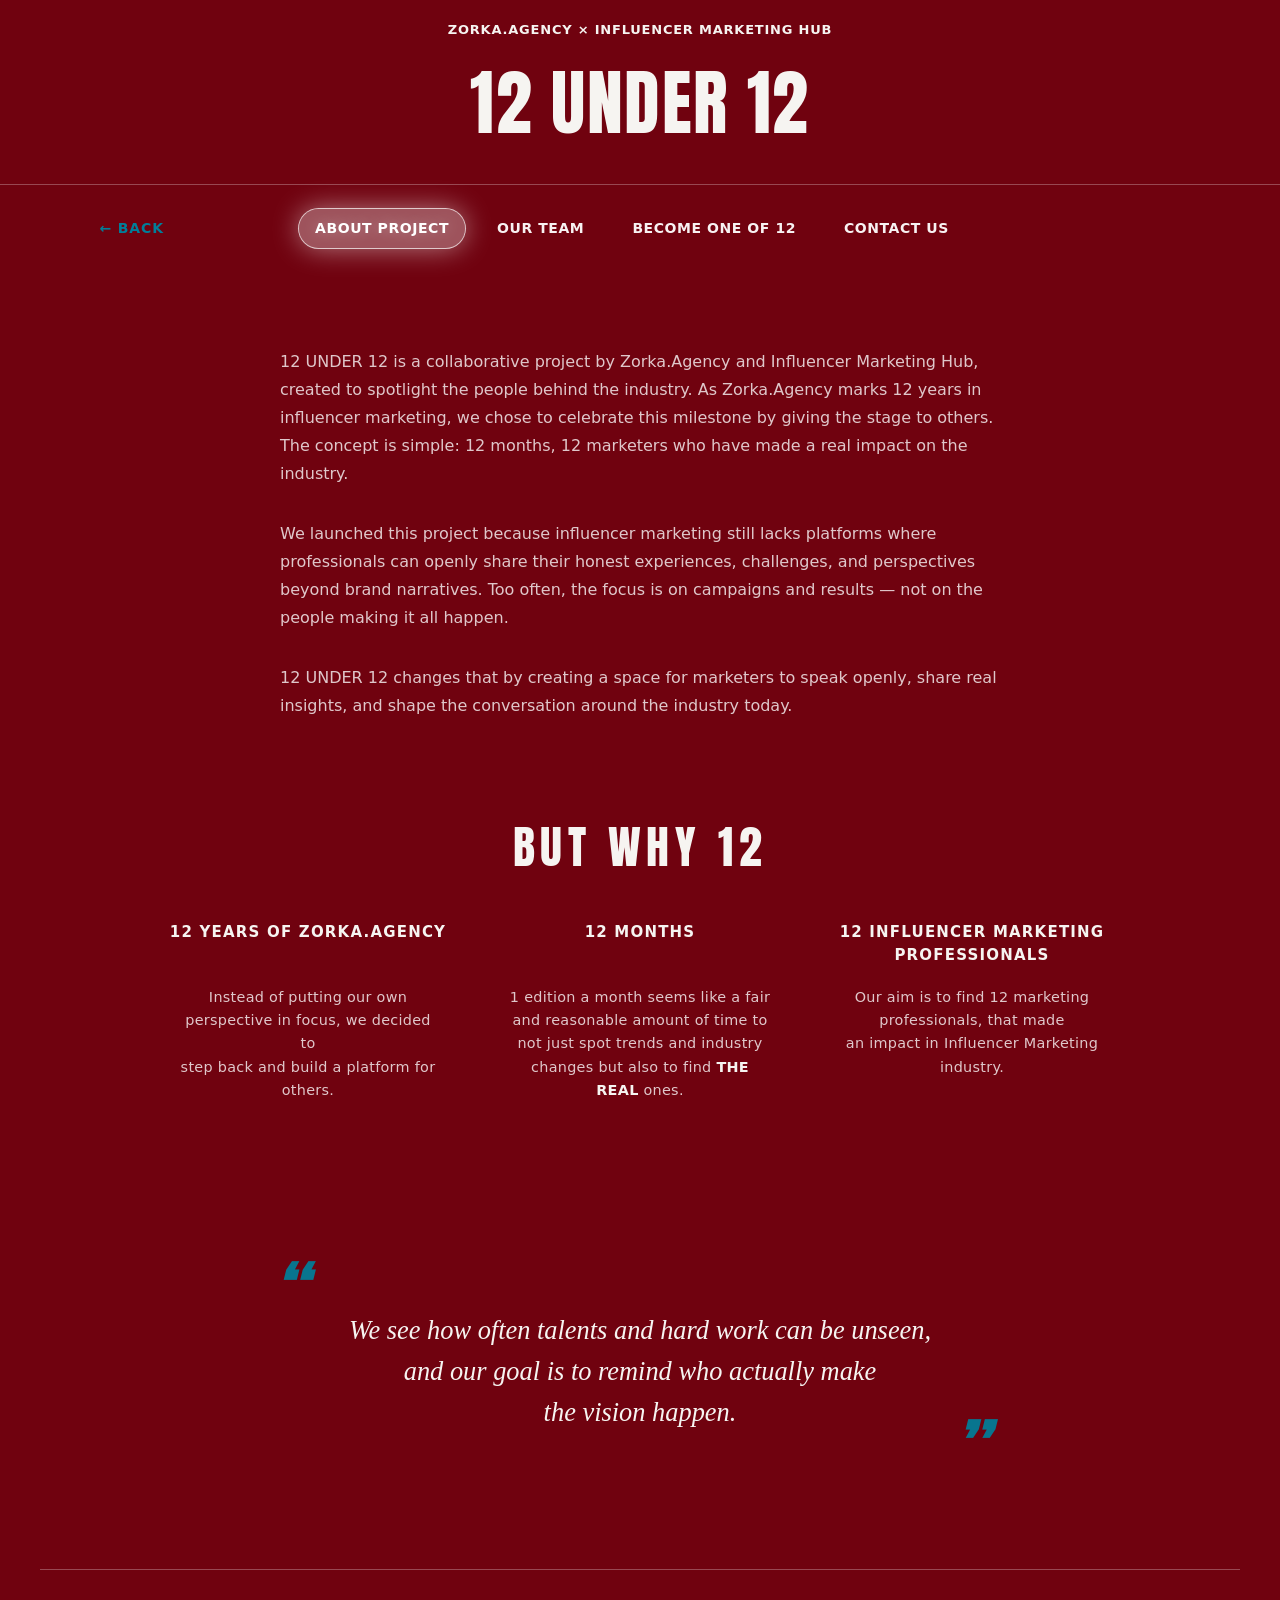
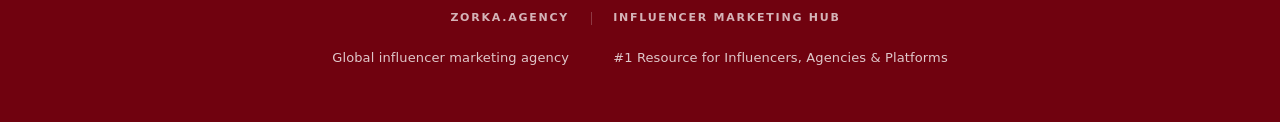
==== about.html @ d3209132 "Initial commit: 12 UNDER 12 static site Made-with: Cursor" ====
<!DOCTYPE html>
<html lang="en">
<head>
  <meta charset="UTF-8">
  <meta name="viewport" content="width=device-width, initial-scale=1">
  <title>About project — 12 UNDER 12</title>
  <script src="js/config.js"></script>
  <script>
    if (window.PRELAUNCH_COMING_SOON) {
      window.location.replace('coming-soon.html');
    }
  </script>
  <link rel="preconnect" href="https://fonts.googleapis.com">
  <link rel="preconnect" href="https://fonts.gstatic.com" crossorigin>
  <link href="https://fonts.googleapis.com/css2?family=Anton&family=Great+Vibes&display=swap" rel="stylesheet">
  <link rel="stylesheet" href="css/style.css?v=site-title-cycle">
</head>
<body>
  <header class="site-header">
    <div class="wrap">
      <p class="brand-line">Zorka.Agency × Influencer Marketing Hub</p>
      <h1 class="site-title"><a href="index.html">12 UNDER 12</a></h1>
    </div>
  </header>

  <div class="nav-row">
    <a href="index.html" class="btn-back nav-row__back">← Back</a>
    <nav class="nav-pills nav-row__pills" aria-label="Main">
      <a href="about.html" aria-current="page">About project</a>
      <a href="team.html">Our team</a>
      <a href="become-one.html">Become one of 12</a>
      <a href="contact.html">Contact us</a>
    </nav>
  </div>

  <main class="about-page">
    <div id="about-intro-root" class="about-stack">
      <p class="loading">Loading…</p>
    </div>

    <div class="about-why-band">
      <h2 class="about-why-heading">
        <span class="about-why-heading__kicker">But why</span>
        <span class="about-why-heading__twelve">12</span>
      </h2>
      <div class="about-why-lines">
        <p class="about-why-line">12 YEARS OF ZORKA.AGENCY</p>
        <p class="about-why-line">12 MONTHS</p>
        <p class="about-why-line">12 INFLUENCER MARKETING PROFESSIONALS</p>
        <p class="about-why-col__note">Instead of putting our own<br>perspective in focus, we decided to<br>step back and build a platform for<br>others.</p>
        <p class="about-why-col__note">1 edition a month seems like a fair and reasonable amount of time to not just spot trends and industry changes but also to find <strong>THE REAL</strong> ones.</p>
        <p class="about-why-col__note">Our aim is to find 12 marketing<br>professionals, that made<br>an impact in Influencer Marketing<br>industry.</p>
      </div>
    </div>

    <div id="about-blocks-root" class="about-blocks-root"></div>

    <nav class="partner-links" aria-label="Project partners">
      <a class="partner-links__brand partner-links__brand--zorka" href="https://zorka.agency" target="_blank" rel="noopener noreferrer">Zorka.Agency</a>
      <span class="partner-links__sep" aria-hidden="true"></span>
      <a class="partner-links__brand partner-links__brand--imh" href="https://influencermarketinghub.com/" target="_blank" rel="noopener noreferrer">Influencer Marketing Hub</a>
      <p class="partner-links__blurb partner-links__blurb--zorka">Global influencer marketing agency</p>
      <span class="partner-links__sep-spacer" aria-hidden="true"></span>
      <p class="partner-links__blurb partner-links__blurb--imh">#1 Resource for Influencers, Agencies &amp; Platforms</p>
    </nav>
  </main>

  <script src="js/app.js?v=site-title-cycle"></script>
</body>
</html>
---- css/style.css ----
/* 12 UNDER 12 — винный фон, белый текст, акцент cyan */
:root {
  --white: #f6f4f1;
  --wine: #5f040d;
  --wine-hover: #4a030a;
  --cyan: #0097b2;
  --cyan-hover: #5fc4d4;
  --text: #f6f4f1;
  --text-muted: rgba(255, 255, 255, 0.78);
  --border: rgba(255, 255, 255, 0.28);
  --surface: rgba(255, 255, 255, 0.12);
  --surface-card: rgba(255, 255, 255, 0.08);
  --max: 1200px;
  --font-display: "Anton", sans-serif;
  --font-script: "Great Vibes", cursive;
  --font-body: system-ui, -apple-system, "Segoe UI", Roboto, sans-serif;
  --photo-tile-max: 220px;
  --photo-hero-max: 420px;
  --photo-team-max: 330px;
}

*,
*::before,
*::after {
  box-sizing: border-box;
}

html {
  scroll-behavior: smooth;
}

body {
  margin: 0;
  font-family: var(--font-body);
  font-size: 1rem;
  line-height: 1.6;
  color: var(--text);
  background: var(--wine);
  min-height: 100vh;
  display: flex;
  flex-direction: column;
}

main {
  flex: 1;
  width: 100%;
  max-width: var(--max);
  margin: 0 auto;
  padding: 0 1.5rem 2.25rem;
}

a {
  color: var(--white);
  text-decoration: none;
}

a:hover {
  color: var(--cyan);
  text-decoration: underline;
}

/* —— Header —— */
.site-header {
  border-bottom: 1px solid var(--border);
  padding: 1.25rem 1.5rem clamp(1.85rem, 3.5vw, 2.75rem);
}

.site-header .wrap {
  max-width: var(--max);
  margin: 0 auto;
  text-align: center;
}

.brand-line {
  font-family: var(--font-body);
  font-size: 0.8125rem;
  font-weight: 600;
  letter-spacing: 0.06em;
  text-transform: uppercase;
  color: var(--text-muted);
  margin: 0 0 1.5rem;
}

.site-title {
  font-family: var(--font-display);
  font-size: clamp(2.75rem, 8vw, 4.5rem);
  font-weight: 400;
  letter-spacing: 0.02em;
  text-transform: uppercase;
  margin: 0;
  line-height: 1.05;
  color: var(--white);
}

.site-title a {
  color: inherit;
  text-decoration: none;
  transition:
    font-family 0.28s ease,
    font-style 0.28s ease,
    letter-spacing 0.28s ease,
    font-size 0.28s ease,
    line-height 0.28s ease;
}

/* Варианты при наведении переключаются скриптом (каждый раз следующий) */
.site-title a[class*="site-title-a--v"] {
  color: inherit;
  text-decoration: none;
  font-weight: 400;
  text-transform: uppercase;
  font-size: clamp(2.65rem, 7.85vw, 4.4rem);
  line-height: 1.06;
}

.site-title a.site-title-a--v0 {
  font-family: Georgia, "Palatino Linotype", Palatino, serif;
  font-style: normal;
  letter-spacing: 0.06em;
}

.site-title a.site-title-a--v1 {
  font-family: Georgia, "Palatino Linotype", Palatino, serif;
  font-style: italic;
  letter-spacing: 0.1em;
}

.site-title a.site-title-a--v2 {
  font-family: "Times New Roman", Times, serif;
  font-style: normal;
  letter-spacing: 0.04em;
}

.site-title a.site-title-a--v3 {
  font-family: "Times New Roman", Times, serif;
  font-style: italic;
  letter-spacing: 0.11em;
}

.site-title a.site-title-a--v4 {
  font-family: ui-serif, Charter, "Bitstream Charter", Georgia, serif;
  font-style: normal;
  letter-spacing: 0.07em;
}

.site-title a.site-title-a--v5 {
  font-family: ui-serif, Charter, "Bitstream Charter", Georgia, serif;
  font-style: italic;
  letter-spacing: 0.09em;
}

.site-title a.site-title-a--v6 {
  font-family: system-ui, -apple-system, "Segoe UI", sans-serif;
  font-style: normal;
  letter-spacing: 0.05em;
}

.site-title a.site-title-a--v7 {
  font-family: system-ui, -apple-system, "Segoe UI", sans-serif;
  font-style: italic;
  letter-spacing: 0.06em;
}

/* —— Nav pills —— */
.nav-pills {
  display: flex;
  flex-wrap: wrap;
  gap: 0.5rem 1rem;
  justify-content: center;
  align-items: center;
  padding: 1.5rem 1rem clamp(2.5rem, 5.5vw, 4.25rem);
  max-width: var(--max);
  margin: 0 auto;
}

.nav-pills a {
  font-size: 0.875rem;
  font-weight: 600;
  text-transform: uppercase;
  letter-spacing: 0.04em;
  color: var(--white);
  text-decoration: none;
  padding: 0.5rem 1rem;
  border-radius: 999px;
  border-bottom: none;
  transition: background 0.2s ease, color 0.2s ease, box-shadow 0.2s ease;
}

.nav-pills a:hover {
  color: var(--wine);
  text-decoration: none;
  background: rgba(255, 255, 255, 0.94);
  box-shadow:
    0 0 26px rgba(255, 255, 255, 0.45),
    0 0 0 1px rgba(255, 255, 255, 0.55);
}

/* Back + centered nav (About) */
.nav-row {
  display: grid;
  grid-template-columns: minmax(0, 1fr) auto minmax(0, 1fr);
  align-items: center;
  gap: 0.75rem 1rem;
  max-width: var(--max);
  margin: 0 auto;
  padding: 1.5rem 1rem clamp(2.5rem, 5.5vw, 4.25rem);
  padding-left: max(0px, env(safe-area-inset-left, 0px));
  overflow-x: visible;
}

.nav-row .btn-back.nav-row__back {
  grid-column: 1;
  justify-self: start;
  align-self: center;
  margin-bottom: 0;
  position: relative;
  z-index: 1;
  /* margin на grid-ячейке почти не виден; сдвигаем к левому краю окна */
  left: calc(-3.35rem - max(0px, (100vw - var(--max)) / 2) - 2vw);
}

.nav-row__pills {
  grid-column: 2;
  justify-self: center;
  margin: 0;
  padding: 0;
  max-width: none;
}

@media (max-width: 720px) {
  .nav-row {
    grid-template-columns: 1fr;
    justify-items: stretch;
  }

  .nav-row .btn-back.nav-row__back {
    grid-column: 1;
    left: -2.65rem;
  }

  .nav-row__pills {
    grid-column: 1;
    justify-content: center;
  }
}

/* —— Hero —— */
.hero {
  text-align: center;
  margin: clamp(1.5rem, 4.5vw, 2.75rem) auto 0;
  padding: 1.35rem 0 1.75rem;
  max-width: 720px;
}

.hero .lead {
  margin: 0;
  font-size: clamp(1.05rem, 2.35vw, 1.3rem);
  font-weight: 300;
  font-style: italic;
  color: rgba(255, 255, 255, 0.92);
  line-height: 1.65;
  white-space: pre-line;
}

.hero .lead .hero-title-phrase {
  font-style: italic;
  font-weight: 600;
  color: var(--white);
}

/* —— Editions carousel (главная) —— */
.marketers-section {
  margin-top: 1rem;
}

.editions-carousel {
  display: flex;
  align-items: stretch;
  gap: 0.5rem;
  width: 100%;
  max-width: 100%;
  --ec-pages: 1;
  --ec-page: 0;
}

.ec-nav {
  flex: 0 0 48px;
  min-width: 44px;
  align-self: center;
  width: 48px;
  height: 48px;
  border: 1px solid var(--border);
  border-radius: 50%;
  background: rgba(255, 255, 255, 0.1);
  font-size: 1.35rem;
  font-weight: 600;
  line-height: 1;
  color: var(--white);
  cursor: pointer;
  font-family: inherit;
  display: flex;
  align-items: center;
  justify-content: center;
  padding: 0;
  transition: background 0.2s, color 0.2s, opacity 0.2s;
}

.ec-nav:hover:not(:disabled):not(.is-disabled) {
  background: rgba(255, 255, 255, 0.2);
  color: var(--cyan);
}

.ec-nav:focus-visible {
  outline: 2px solid var(--cyan);
  outline-offset: 2px;
}

.ec-nav:disabled,
.ec-nav.is-disabled {
  opacity: 0.3;
  cursor: not-allowed;
}

.ec-nav.ec-nav-hidden {
  display: none;
}

.ec-viewport {
  flex: 1;
  min-width: 0;
  overflow: hidden;
}

.ec-track {
  display: flex;
  width: calc(var(--ec-pages) * 100%);
  transition: transform 0.35s ease;
  transform: translateX(calc(var(--ec-page) * -100% / var(--ec-pages)));
}

.ec-page {
  flex: 0 0 calc(100% / var(--ec-pages));
  box-sizing: border-box;
  padding: 0 0.35rem;
}

.ec-page-grid {
  display: grid;
  grid-template-columns: repeat(2, 1fr);
  gap: 2rem 1.5rem;
}

@media (max-width: 520px) {
  .ec-page-grid {
    grid-template-columns: 1fr;
    max-width: 280px;
    margin: 0 auto;
  }

  .editions-carousel {
    gap: 0.35rem;
  }

  .ec-nav {
    flex: 0 0 40px;
    width: 40px;
    height: 40px;
    min-width: 40px;
    font-size: 1.15rem;
  }
}

.marketer-tile {
  text-align: center;
}

.marketer-tile .photo-frame {
  max-width: var(--photo-tile-max);
  margin-left: auto;
  margin-right: auto;
  width: 100%;
}

.marketer-tile a.tile-link {
  display: block;
  color: inherit;
  text-decoration: none;
}

.marketer-tile a.tile-link:hover .tile-name {
  color: var(--cyan);
}

/* Полароид: белая «матовая» рамка, шире поле снизу, лёгкая тень */
.photo-frame {
  background: var(--white);
  padding: 0.55rem 0.55rem 1.85rem 0.55rem;
  border: 1px solid rgba(0, 0, 0, 0.07);
  box-shadow:
    0 1px 2px rgba(0, 0, 0, 0.08),
    0 10px 28px rgba(0, 0, 0, 0.2);
  box-sizing: border-box;
  line-height: 0;
  border-radius: 1px;
}

.photo-frame .tile-photo,
.photo-frame .hero-img,
.photo-frame .team-photo {
  aspect-ratio: 1 / 1;
  width: 100%;
  object-fit: cover;
  display: block;
  background: var(--white);
  border: none;
}

/* Текст внутри «кадра» полароида вместо отдельных строк под карточкой */
.photo-frame .tile-photo-placeholder {
  aspect-ratio: 1 / 1;
  width: 100%;
  min-height: 0;
  background: var(--white);
  display: flex;
  flex-direction: column;
  align-items: center;
  justify-content: center;
  padding: 0.5rem 0.4rem;
  box-sizing: border-box;
  text-align: center;
  line-height: 1.2;
}

.tile-photo-placeholder__soon {
  font-family: var(--font-display);
  font-size: clamp(0.65rem, 2.8vw, 0.95rem);
  letter-spacing: 0.06em;
  text-transform: uppercase;
  color: var(--wine);
}

.tile-sample-name {
  font-size: 0.75rem;
  font-weight: 700;
  letter-spacing: 0.08em;
  text-transform: uppercase;
  color: var(--white);
  margin: 0.75rem 0 0.2rem;
  text-align: center;
}

.tile-sample-role {
  font-size: 0.75rem;
  font-style: italic;
  font-weight: 400;
  letter-spacing: 0.02em;
  text-transform: none;
  color: var(--white);
  margin: 0 0 0.25rem;
  text-align: center;
  line-height: 1.35;
}

.tile-edition-label {
  font-size: 0.75rem;
  font-weight: 700;
  letter-spacing: 0.08em;
  text-transform: uppercase;
  color: var(--cyan);
  margin: 0 0 0.25rem;
  text-align: center;
}

.marketer-tile .photo-frame + .tile-edition-label {
  margin-top: 0.75rem;
}

.tile-sample-role + .tile-edition-label {
  margin-top: 0.15rem;
}

.tile-sample-name + .tile-edition-label {
  margin-top: 0.15rem;
}

/* Mission + Why 12 (рендер с главной перенесён на About project) */
.mission-section {
  margin-top: 3rem;
  padding-top: 2.5rem;
  border-top: 1px solid var(--border);
  max-width: min(46rem, 100%);
  margin-left: auto;
  margin-right: auto;
  text-align: center;
}

.mission-heading {
  font-family: var(--font-display);
  font-size: calc(0.8125rem + 5pt);
  font-weight: 400;
  letter-spacing: 0.14em;
  text-transform: uppercase;
  color: var(--white);
  margin: 0 0 1.25rem;
}

.mission-quote {
  margin: 0 auto;
  padding: clamp(1.5rem, 4.5vw, 3rem) clamp(0.5rem, 3vw, 1.5rem) 0;
  border: none;
  font-family: Georgia, "Times New Roman", "Palatino Linotype", Palatino, serif;
  font-size: clamp(1.2rem, 2.85vw, 1.65rem);
  font-weight: 400;
  font-style: italic;
  line-height: 1.55;
  color: var(--white);
  white-space: pre-line;
  quotes: none;
  position: relative;
}

.mission-quote::before,
.mission-quote::after {
  display: block;
  font-family: var(--font-display);
  font-style: italic;
  font-weight: 400;
  font-size: clamp(2.75rem, 7vw, 4.5rem);
  line-height: 0.85;
  color: var(--cyan);
  opacity: 0.92;
  pointer-events: none;
  width: 100%;
}

.mission-quote::before {
  content: "\201C";
  margin: 0 0 -0.18em clamp(-1.55rem, -4.5vw, -0.55rem);
  text-align: left;
}

.mission-quote::after {
  content: "\201D";
  margin: -0.18em 0 0;
  text-align: right;
}

.mission-quote:has(.mission-quote-accent) {
  white-space: normal;
}

.mission-quote-accent {
  color: var(--cyan);
  font-style: italic;
}

/* Why 12 — фото 50vw слева, текст справа, одна строка по высоте */
.why-twelve-section {
  margin-top: 3rem;
  padding-top: 2.5rem;
  border-top: 1px solid var(--border);
  width: 100vw;
  max-width: 100vw;
  margin-left: calc(50% - 50vw);
  margin-right: calc(50% - 50vw);
  box-sizing: border-box;
}

.why-twelve-inner {
  display: grid;
  grid-template-columns: 50vw minmax(0, 1fr);
  gap: 0;
  align-items: stretch;
  min-height: clamp(280px, 42vh, 520px);
}

.why-twelve-media {
  min-height: 0;
  display: flex;
}

.why-twelve-media-inner {
  flex: 1;
  min-height: 100%;
  border-radius: 0;
  overflow: hidden;
  border: none;
  border-right: 1px solid var(--border);
  background: var(--surface-card);
}

.why-twelve-img {
  display: block;
  width: 100%;
  height: 100%;
  min-height: clamp(280px, 42vh, 520px);
  object-fit: cover;
  object-position: center;
}

.why-twelve-copy {
  display: flex;
  flex-direction: column;
  justify-content: center;
  padding: clamp(1.5rem, 4vw, 3rem) clamp(1.25rem, 5vw, 4rem);
  max-width: 36rem;
}

.why-twelve-title {
  font-family: var(--font-display);
  font-size: clamp(1.5rem, 4vw, 2rem);
  font-weight: 400;
  letter-spacing: 0.02em;
  text-transform: uppercase;
  color: var(--white);
  margin: 0 0 1.25rem;
  line-height: 1.15;
}

.why-twelve-p {
  margin: 0 0 1rem;
  font-size: 0.9375rem;
  color: var(--text-muted);
  line-height: 1.65;
}

.why-twelve-p:last-child {
  margin-bottom: 0;
}

.why-twelve-em {
  font-style: italic;
  font-weight: 600;
  color: var(--white);
}

@media (max-width: 768px) {
  .why-twelve-section {
    width: auto;
    max-width: none;
    margin-left: 0;
    margin-right: 0;
  }

  .why-twelve-inner {
    grid-template-columns: 1fr;
    min-height: 0;
  }

  .why-twelve-media {
    order: -1;
  }

  .why-twelve-media-inner {
    border-right: none;
    border-bottom: 1px solid var(--border);
  }

  .why-twelve-img {
    min-height: 220px;
    height: 40vh;
    max-height: 360px;
  }

  .why-twelve-copy {
    max-width: none;
    padding: 1.5rem 0 0;
  }
}

.tile-name {
  font-family: var(--font-display);
  font-size: 1.25rem;
  text-transform: uppercase;
  letter-spacing: 0.02em;
  margin: 0.5rem 0 0.15rem;
  color: var(--white);
  line-height: 1.2;
}

.tile-role {
  font-size: 0.8125rem;
  color: var(--text-muted);
  margin: 0;
  line-height: 1.4;
}

/* —— Partner links: сетка 3×2, колонки max-content — правая колонка Zorka совпадает с Agency —— */
.partner-links {
  display: grid;
  grid-template-columns: max-content min-content max-content;
  grid-template-rows: auto auto;
  justify-content: center;
  align-items: start;
  column-gap: 1.35rem;
  row-gap: 1.1rem;
  padding: 2.25rem 1.25rem 0.85rem;
  margin-top: 2rem;
  border-top: 1px solid var(--border);
  max-width: var(--max);
  margin-left: auto;
  margin-right: auto;
  box-sizing: border-box;
}

.partner-links__brand--zorka {
  grid-column: 1;
  grid-row: 1;
  justify-self: end;
}

.partner-links__sep {
  grid-column: 2;
  grid-row: 1;
  align-self: center;
  display: block;
  width: 1px;
  height: 0.85rem;
  background: rgba(255, 255, 255, 0.22);
  flex-shrink: 0;
}

.partner-links__brand--imh {
  grid-column: 3;
  grid-row: 1;
  justify-self: start;
}

.partner-links__blurb--zorka {
  grid-column: 1;
  grid-row: 2;
  justify-self: end;
  text-align: right;
  margin: 0;
  text-wrap: balance;
}

.partner-links__sep-spacer {
  grid-column: 2;
  grid-row: 2;
  width: 1px;
  visibility: hidden;
  pointer-events: none;
  min-height: 1em;
}

.partner-links__blurb--imh {
  grid-column: 3;
  grid-row: 2;
  justify-self: start;
  text-align: left;
  margin: 0;
}

.partner-links__brand {
  font-size: 0.6875rem;
  font-weight: 600;
  letter-spacing: 0.16em;
  text-transform: uppercase;
  color: rgba(255, 255, 255, 0.7);
  text-decoration: none;
  padding: 0.2rem 0;
  border-bottom: 1px solid transparent;
  transition:
    color 0.2s ease,
    border-color 0.2s ease;
}

.partner-links__brand:hover {
  color: var(--white);
  border-bottom-color: rgba(255, 255, 255, 0.45);
  text-decoration: none;
}

.partner-links__blurb {
  margin: 0;
  font-size: 0.8125rem;
  font-weight: 400;
  line-height: 1.55;
  letter-spacing: 0.01em;
  color: var(--text-muted);
  text-transform: none;
}

@media (max-width: 640px) {
  .partner-links {
    grid-template-columns: 1fr;
    justify-items: center;
    row-gap: 0.85rem;
    max-width: 28rem;
  }

  .partner-links__sep,
  .partner-links__sep-spacer {
    display: none;
  }

  .partner-links__brand--zorka {
    grid-column: 1;
    grid-row: 1;
    justify-self: center;
  }

  .partner-links__blurb--zorka {
    grid-column: 1;
    grid-row: 2;
    justify-self: center;
    text-align: center;
    max-width: 100%;
  }

  .partner-links__brand--imh {
    grid-column: 1;
    grid-row: 3;
    justify-self: center;
  }

  .partner-links__blurb--imh {
    grid-column: 1;
    grid-row: 4;
    justify-self: center;
    text-align: center;
    max-width: 100%;
  }
}

/* —— Marketer page —— */
.marketer-page {
  padding-top: 1rem;
}

.marketer-kicker {
  font-family: var(--font-display);
  font-size: 1.5rem;
  text-transform: uppercase;
  letter-spacing: 0.06em;
  color: var(--white);
  margin: 0 0 0.5rem;
  text-align: center;
}

.btn-back {
  display: inline-block;
  font-size: 0.875rem;
  font-weight: 600;
  text-transform: uppercase;
  letter-spacing: 0.06em;
  color: var(--cyan);
  margin-bottom: 2rem;
  text-decoration: none;
  border: none;
  background: none;
  cursor: pointer;
  font-family: inherit;
  padding: 0;
}

.btn-back:hover {
  color: var(--cyan-hover);
  text-decoration: underline;
}

.marketer-hero-grid {
  display: grid;
  grid-template-columns: 1fr 1.1fr 1fr;
  gap: 2rem;
  align-items: start;
  margin-bottom: 3rem;
}

@media (max-width: 900px) {
  .marketer-hero-grid {
    grid-template-columns: 1fr;
    text-align: center;
  }

  .marketer-hero-grid .col-photo {
    order: -1;
    max-width: min(100%, calc(var(--photo-hero-max) + 2rem));
    margin: 0 auto;
  }
}

.col-left .full-name {
  font-family: var(--font-display);
  font-size: clamp(1.75rem, 4vw, 2.5rem);
  text-transform: uppercase;
  line-height: 1.1;
  margin: 0;
  color: var(--text);
}

.col-left .role-line {
  font-size: 0.9375rem;
  color: var(--text-muted);
  margin: 0.75rem 0 0;
}

.col-photo .photo-frame {
  width: 100%;
  max-width: var(--photo-hero-max);
  margin-left: auto;
  margin-right: auto;
}

.col-intro {
  font-size: 0.9375rem;
  color: var(--text-muted);
  line-height: 1.7;
}

.col-intro p {
  margin: 0;
}

/* Quotes carousel */
.quotes-block {
  margin-bottom: 3rem;
}

.quote-panel {
  background: var(--surface-card);
  border: 1px solid var(--border);
  padding: 2rem 2rem 1.5rem;
  min-height: 160px;
  text-align: center;
}

.quote-panel blockquote {
  margin: 0;
  font-size: 1.125rem;
  font-style: italic;
  line-height: 1.6;
  color: var(--white);
}

.quote-panel .quote-caption {
  margin: 1rem 0 0;
  font-size: 0.75rem;
  font-weight: 700;
  text-transform: uppercase;
  letter-spacing: 0.08em;
  color: var(--cyan);
}

.quote-dots {
  display: flex;
  justify-content: center;
  gap: 0.5rem;
  margin-top: 1rem;
}

.quote-dots button,
.quote-dots .quote-dot {
  width: 10px;
  height: 10px;
  border-radius: 50%;
  border: none;
  background: var(--border);
  cursor: pointer;
  padding: 0;
}

.quote-dots button.active,
.quote-dots .quote-dot.active {
  background: var(--white);
}

/* Bio */
.bio-block {
  margin-bottom: 3rem;
  max-width: 720px;
  margin-left: auto;
  margin-right: auto;
}

.bio-block h2 {
  font-family: var(--font-script);
  font-size: 2.25rem;
  font-weight: 400;
  color: var(--cyan);
  margin: 0 0 1rem;
}

.bio-block .bio-text {
  white-space: pre-wrap;
  font-size: 1rem;
  line-height: 1.75;
  color: var(--text-muted);
}

/* Sections carousel (arrows) */
.sections-carousel {
  position: relative;
  margin-bottom: 3rem;
  padding: 0 3rem;
}

@media (max-width: 600px) {
  .sections-carousel {
    padding: 0 2.5rem;
  }
}

.section-panel {
  border: 1px solid var(--border);
  padding: 2rem;
  min-height: 200px;
  background: var(--surface-card);
}

.section-panel h3 {
  font-family: var(--font-display);
  font-size: 1.25rem;
  text-transform: uppercase;
  letter-spacing: 0.03em;
  margin: 0 0 1rem;
  color: var(--white);
}

.section-panel .section-body {
  font-size: 0.9375rem;
  color: var(--text-muted);
  line-height: 1.7;
}

.carousel-arrow {
  position: absolute;
  top: 50%;
  transform: translateY(-50%);
  width: 40px;
  height: 40px;
  border: 1px solid var(--border);
  background: rgba(255, 255, 255, 0.12);
  border-radius: 50%;
  cursor: pointer;
  font-size: 1.25rem;
  line-height: 1;
  color: var(--white);
  display: flex;
  align-items: center;
  justify-content: center;
}

.carousel-arrow:hover {
  background: rgba(255, 255, 255, 0.22);
  color: var(--cyan);
}

.carousel-arrow.prev {
  left: 0;
}

.carousel-arrow.next {
  right: 0;
}

.section-counter {
  text-align: center;
  font-size: 0.75rem;
  color: var(--text-muted);
  margin-top: 0.75rem;
}

/* QA row */
.qa-row {
  display: grid;
  grid-template-columns: repeat(3, 1fr);
  gap: 1.25rem;
  margin-bottom: 3rem;
}

@media (max-width: 768px) {
  .qa-row {
    grid-template-columns: 1fr;
  }
}

.qa-card {
  border: 1px solid var(--border);
  padding: 1.5rem;
  background: var(--surface-card);
}

.qa-card h4 {
  font-size: 0.8125rem;
  text-transform: uppercase;
  letter-spacing: 0.06em;
  color: var(--white);
  margin: 0 0 0.75rem;
}

.qa-card p {
  margin: 0;
  font-size: 0.9375rem;
  color: var(--text-muted);
  line-height: 1.6;
}

.marketer-page .btn-back.bottom {
  margin-bottom: 0;
  margin-top: 1rem;
}

/* —— About page (text / image / text) —— */
.about-page {
  padding: 2rem 0 2.5rem;
}

.about-stack {
  max-width: 720px;
  margin: 0 auto;
}

.about-stack .block-text {
  font-size: 1rem;
  line-height: 1.75;
  color: var(--text-muted);
  margin: 0 0 2rem;
}

.about-why-band {
  max-width: 100%;
  margin: 0 auto;
  padding: 0 1.5rem;
}

.about-why-heading {
  margin: clamp(3.5rem, 12vw, 6.5rem) auto clamp(2rem, 5vw, 3.25rem);
  padding: 0;
  max-width: min(720px, 100%);
  font-family: var(--font-display);
  font-size: clamp(1.65rem, 5.2vw, 2.85rem);
  font-weight: 400;
  line-height: 1.05;
  text-align: center;
  text-transform: uppercase;
  color: var(--white);
  display: flex;
  flex-direction: row;
  flex-wrap: nowrap;
  justify-content: center;
  align-items: center;
  gap: 0.38em;
  white-space: nowrap;
}

.about-why-heading__kicker {
  font-size: 1em;
  letter-spacing: 0.12em;
  line-height: 1;
}

.about-why-heading__twelve {
  font-size: 1em;
  letter-spacing: 0.12em;
  line-height: 1;
}

/* Три столбца: ряд заголовков, затем ряд описаний (один уровень старта текста) */
.about-why-lines {
  max-width: min(60rem, 100%);
  margin: 0 auto clamp(3.25rem, 8vw, 5.5rem);
  padding: 0;
  display: grid;
  grid-template-columns: 1fr;
  grid-template-areas:
    "t1"
    "n1"
    "t2"
    "n2"
    "t3"
    "n3";
  row-gap: clamp(0.85rem, 2.2vw, 1.25rem);
  column-gap: clamp(1rem, 3vw, 2.25rem);
  align-items: start;
  justify-items: center;
  text-align: center;
}

.about-why-lines > :nth-child(1) {
  grid-area: t1;
}

.about-why-lines > :nth-child(2) {
  grid-area: t2;
}

.about-why-lines > :nth-child(3) {
  grid-area: t3;
}

.about-why-lines > :nth-child(4) {
  grid-area: n1;
}

.about-why-lines > :nth-child(5) {
  grid-area: n2;
}

.about-why-lines > :nth-child(6) {
  grid-area: n3;
}

@media (min-width: 640px) {
  .about-why-lines {
    grid-template-columns: repeat(3, minmax(0, 1fr));
    grid-template-rows: auto auto;
    grid-template-areas: none;
    row-gap: clamp(0.85rem, 2.2vw, 1.25rem);
    column-gap: clamp(1rem, 3vw, 2.25rem);
  }

  .about-why-lines > :nth-child(n) {
    grid-area: auto;
  }
}

.about-why-col__note {
  margin: 0;
  padding: 0;
  max-width: 16.5rem;
  font-family: var(--font-body);
  font-size: clamp(0.8rem, 1.45vw, 0.9rem);
  font-weight: 400;
  letter-spacing: 0.02em;
  line-height: 1.6;
  text-transform: none;
  color: var(--text-muted);
  text-align: center;
}

.about-why-col__note strong {
  font-weight: 600;
  color: var(--white);
  letter-spacing: 0.02em;
}

.about-why-line {
  margin: 0;
  padding: 0;
  font-family: var(--font-body);
  font-size: clamp(0.8125rem, 1.65vw, 0.9375rem);
  font-weight: 600;
  letter-spacing: 0.08em;
  line-height: 1.5;
  text-transform: uppercase;
  color: var(--white);
}

.about-blocks-root {
  margin-top: 0;
  padding-top: 0;
}

/* Линия после BUT WHY 12 — у первого блока (Mission) */
.about-blocks-root .mission-section:first-child {
  border-top: none;
  padding-top: clamp(0.75rem, 2vw, 1.5rem);
  margin-top: clamp(3rem, 7.5vw, 5.5rem);
}

.about-blocks-root .mission-section {
  margin-bottom: clamp(3rem, 7vw, 5.5rem);
}

.about-stack .block-img {
  width: 100%;
  aspect-ratio: 16 / 10;
  object-fit: cover;
  border: 1px solid var(--border);
  margin-bottom: 2rem;
  background: var(--surface);
}

.page-title {
  font-family: var(--font-display);
  font-size: clamp(1.75rem, 4vw, 2.5rem);
  text-transform: uppercase;
  letter-spacing: 0.04em;
  text-align: center;
  margin: 2rem 0 1.5rem;
  color: var(--white);
}

/* —— Team page —— */
#team-root {
  /* как между nav-row (нижний padding) и этим блоком */
  --team-root-nav-gap: clamp(0.35rem, 1.5vw, 0.85rem);
  --team-root-nav-pad: clamp(2.5rem, 5.5vw, 4.25rem);
  margin-top: var(--team-root-nav-gap);
  margin-bottom: calc((var(--team-root-nav-pad) + var(--team-root-nav-gap)) * 2);
}

/* Тот же зазор, что над intro: снизу до partner-links без лишнего margin-top */
main > #team-root + .partner-links {
  margin-top: 0;
}

.team-intro {
  text-align: center;
  max-width: 42rem;
  margin: 0 auto clamp(3rem, 6.5vw, 4.75rem);
  padding: 0 1rem;
  font-size: clamp(1.15rem, 2.65vw, 1.4rem);
  line-height: 1.65;
  font-weight: 200;
  font-style: italic;
  color: #ffffff;
}

.team-grid {
  display: flex;
  flex-wrap: wrap;
  justify-content: center;
  gap: clamp(3.25rem, 6vw, 4.75rem) clamp(2rem, 4vw, 3rem);
}

.team-person {
  text-align: center;
  flex: 0 1 var(--photo-team-max);
  max-width: var(--photo-team-max);
  width: 100%;
  box-sizing: border-box;
}

@media (max-width: 768px) {
  .team-grid {
    flex-direction: column;
    align-items: center;
    max-width: 400px;
    margin: 0 auto;
    gap: clamp(3rem, 7vw, 4.5rem);
  }

  .team-person {
    flex: 0 0 auto;
    max-width: 400px;
  }
}

.team-person .photo-frame {
  width: 100%;
  max-width: var(--photo-team-max);
  margin-left: auto;
  margin-right: auto;
}

.team-person h3 {
  font-family: var(--font-display);
  font-size: 1.35rem;
  text-transform: uppercase;
  margin: 1rem 0 0.25rem;
  line-height: 1.2;
  color: var(--white);
}

.team-person .role {
  font-size: 0.8125rem;
  color: var(--cyan);
  font-weight: 600;
  text-transform: uppercase;
  letter-spacing: 0.04em;
  margin: 0 0 0.75rem;
}

.team-person .comment {
  font-size: 0.9375rem;
  color: var(--text-muted);
  line-height: 1.65;
  margin: 0;
  text-align: left;
}

/* —— Forms —— */
.become-one-page .form-page {
  margin-top: clamp(0.45rem, 1.35vw, 0.95rem);
}

.become-one-page .form-intro {
  margin-bottom: clamp(2.5rem, 5.5vw, 3.75rem);
  font-style: italic;
  color: rgba(255, 255, 255, 0.82);
}

.form-page {
  max-width: 520px;
  margin: 0 auto;
}

.form-intro {
  text-align: center;
  color: var(--text-muted);
  margin-bottom: 2rem;
}

.form-group {
  margin-bottom: 1.25rem;
}

.form-group label {
  display: block;
  font-size: 0.8125rem;
  font-weight: 600;
  text-transform: uppercase;
  letter-spacing: 0.04em;
  margin-bottom: 0.35rem;
  color: var(--white);
}

.form-group input,
.form-group textarea {
  width: 100%;
  padding: 0.75rem 1rem;
  border: 1px solid var(--border);
  font-family: inherit;
  font-size: 1rem;
  background: rgba(255, 255, 255, 0.95);
  color: #1a1a1a;
}

.form-group textarea {
  min-height: 140px;
  resize: vertical;
}

.form-group input:focus,
.form-group textarea:focus {
  outline: 2px solid var(--cyan);
  outline-offset: 2px;
}

.btn-submit {
  display: inline-block;
  width: 100%;
  padding: 0.875rem 1.5rem;
  font-family: inherit;
  font-size: 0.875rem;
  font-weight: 700;
  text-transform: uppercase;
  letter-spacing: 0.08em;
  background: var(--white);
  color: var(--wine);
  border: none;
  cursor: pointer;
}

.btn-submit:hover {
  background: var(--cyan);
  color: var(--white);
}

.form-note {
  font-size: 0.8125rem;
  color: var(--text-muted);
  margin-top: 1rem;
  text-align: center;
}

/* —— Footer minimal —— */
.site-footer-min {
  border-top: 1px solid var(--border);
  padding: 2rem 1.5rem;
  text-align: center;
  font-size: 0.8125rem;
  color: var(--text-muted);
}

.loading,
.error {
  text-align: center;
  padding: 3rem;
  color: var(--text-muted);
}

.error {
  color: #ffb4b4;
}

/* --- Винный фон, белый/светлый текст --- */
:root {
  --white: #f6f4f1;
  --wine: #70020f;
  --wine-hover: #5a010c;
  --cyan: #007f9a;
  --cyan-hover: #5fc4d4;
  --text: #f6f4f1;
  --text-muted: rgba(255, 255, 255, 0.78);
  --border: rgba(255, 255, 255, 0.28);
  --surface: rgba(255, 255, 255, 0.12);
  --surface-card: rgba(255, 255, 255, 0.08);
}

body {
  background: var(--wine);
  color: var(--text);
}

a {
  color: var(--text);
}

a:hover {
  color: var(--cyan);
}

.site-title a:hover,
.site-title a[class*="site-title-a--v"] {
  color: inherit;
}

.site-title,
.page-title,
.mission-heading,
.tile-name,
.marketer-kicker,
.col-left .full-name,
.section-panel h3,
.team-person h3,
.brand-line,
.form-group label {
  color: var(--text);
}

.nav-pills a {
  color: rgba(255, 255, 255, 0.95);
  text-decoration: none;
  border-bottom: none;
  padding: 0.5rem 1rem;
  border-radius: 999px;
  transition: background 0.2s ease, color 0.2s ease, box-shadow 0.2s ease;
}

.nav-pills a:hover {
  color: var(--wine);
  text-decoration: none;
  background: rgba(255, 255, 255, 0.94);
  box-shadow:
    0 0 26px rgba(255, 255, 255, 0.45),
    0 0 0 1px rgba(255, 255, 255, 0.55);
}

.nav-pills a:focus-visible {
  outline: 2px solid rgba(255, 255, 255, 0.85);
  outline-offset: 3px;
  text-decoration: none;
}

.nav-pills a[aria-current="page"] {
  color: #ffffff;
  background: rgba(255, 255, 255, 0.32);
  box-shadow:
    0 0 28px rgba(255, 255, 255, 0.5),
    0 0 0 1px rgba(255, 255, 255, 0.72);
  text-shadow: 0 0 14px rgba(255, 255, 255, 0.35);
}

.nav-pills a[aria-current="page"]:hover {
  color: #ffffff;
  background: rgba(255, 255, 255, 0.42);
  box-shadow:
    0 0 36px rgba(255, 255, 255, 0.62),
    0 0 0 1px rgba(255, 255, 255, 0.88);
  text-shadow: 0 0 18px rgba(255, 255, 255, 0.45);
}

.marketer-tile a.tile-link:hover .tile-name {
  color: var(--cyan);
}

.home-grid {
  display: grid;
  grid-template-columns: repeat(3, minmax(0, 1fr));
  gap: 2rem 1.5rem;
}

@media (max-width: 900px) {
  .home-grid {
    grid-template-columns: repeat(2, minmax(0, 1fr));
  }
}

@media (max-width: 640px) {
  .home-grid {
    grid-template-columns: 1fr;
    max-width: 320px;
    margin: 0 auto;
  }
}

.tile-role,
.col-left .role-line,
.col-intro,
.about-stack .block-text,
.team-person .comment,
.form-intro,
.form-note,
.site-footer-min {
  color: var(--text-muted);
}

.quote-panel,
.section-panel,
.qa-card {
  border-color: var(--border);
  background: var(--surface-card);
}

.tile-sample-name,
.tile-sample-role {
  color: var(--text);
}

.btn-submit {
  background: var(--white);
  color: var(--wine);
}

.btn-submit:hover {
  background: var(--cyan);
  color: var(--white);
}

/* —— Forbes quote: на главной сразу после ленты полароидов, перед блоком партнёров —— */
.home-forbes-quote {
  max-width: 40rem;
  margin: 0 auto;
  padding: clamp(0.75rem, 2.5vh, 1.5rem) 1.5rem clamp(1rem, 3vh, 2rem);
  box-sizing: border-box;
}

.home-forbes-quote--left {
  margin-left: 0;
  margin-right: auto;
}

.home-forbes-quote--right {
  margin-left: auto;
  margin-right: 0;
}

.home-forbes-quote--left .home-forbes-quote__inner {
  text-align: left;
}

.home-forbes-quote--right .home-forbes-quote__inner {
  text-align: right;
}

#home-grid-container > .home-forbes-quote {
  margin-top: clamp(4.25rem, 12vh, 7.5rem);
}

#home-grid-container > .home-forbes-quote + .home-forbes-quote {
  margin-top: clamp(0.75rem, 2.5vh, 1.75rem);
  padding-top: clamp(0.5rem, 1.5vh, 1rem);
}

.home-forbes-quote__inner {
  margin: 0;
  padding: 0;
  border: none;
  text-align: center;
}

.home-forbes-quote__inner p {
  margin: 0 0 1.1rem;
  font-size: clamp(0.9375rem, 2.2vw, 1.125rem);
  font-style: italic;
  font-weight: 400;
  line-height: 1.65;
  color: var(--white);
  letter-spacing: 0.01em;
}

.home-forbes-quote__src {
  margin: 0;
  font-size: 0.75rem;
  font-weight: 600;
  font-style: normal;
  letter-spacing: 0.16em;
  text-transform: uppercase;
  color: var(--text-muted);
}

.home-forbes-quote__src::before {
  content: "— ";
  font-weight: 400;
  letter-spacing: 0;
}

/* —— Polaroid strip: vertical scroll drives horizontal translate —— */
.polaroid-scroll-driver {
  position: relative;
  width: 100vw;
  max-width: 100vw;
  margin-left: calc(50% - 50vw);
  margin-right: calc(50% - 50vw);
  height: 150vh;
  box-sizing: border-box;
}

.home-page .nav-pills {
  padding-bottom: clamp(1rem, 2.75vw, 1.85rem);
}

#home-grid-container {
  margin-top: clamp(2.25rem, 5.5vw, 4rem);
}

.polaroid-sticky-viewport {
  position: sticky;
  top: 0;
  z-index: 1;
  height: 100vh;
  overflow: hidden;
  display: flex;
  flex-direction: row;
  align-items: center;
  justify-content: flex-start;
  padding-top: clamp(1.25rem, 5vh, 3rem);
  box-sizing: border-box;
}

.polaroid-track {
  display: grid;
  grid-template-columns: repeat(3, max-content) max-content;
  grid-template-rows: auto auto;
  grid-auto-flow: row;
  column-gap: clamp(1.25rem, 4vw, 2.75rem);
  row-gap: clamp(0.85rem, 2.5vh, 1.75rem);
  align-items: center;
  flex: 0 0 auto;
  width: max-content;
  min-width: min-content;
  padding: 0 clamp(1rem, 5vw, 4rem);
  will-change: transform;
}

.polaroid-card--soon-aside {
  grid-column: 4;
  grid-row: 1 / -1;
  justify-self: center;
  align-self: center;
}

.polaroid-card {
  flex: 0 0 auto;
  width: clamp(200px, 28vw, 280px);
  position: relative;
  z-index: 0;
  transition:
    transform 0.45s cubic-bezier(0.34, 1.35, 0.64, 1),
    z-index 0s linear 0s;
}

.polaroid-tilt--1:not(.polaroid-card--text-soon) {
  transform: rotate(-2.4deg);
}

.polaroid-tilt--2:not(.polaroid-card--text-soon) {
  transform: rotate(1.1deg);
}

.polaroid-tilt--3:not(.polaroid-card--text-soon) {
  transform: rotate(-0.6deg);
}

.polaroid-tilt--4:not(.polaroid-card--text-soon) {
  transform: rotate(2deg);
}

.polaroid-tilt--5:not(.polaroid-card--text-soon) {
  transform: rotate(-1.2deg);
}

.polaroid-tilt--6:not(.polaroid-card--text-soon) {
  transform: rotate(0.9deg);
}

.polaroid-card--vacant .polaroid-photo-area--vacant {
  opacity: 0.5;
  background: rgba(255, 255, 255, 0.05);
}

/* Выпуск 01: белый полароид, винные рамки и винный текст */
.polaroid-card--lead .polaroid-link {
  color: var(--wine);
}

.polaroid-card--lead .polaroid-frame {
  background: var(--white);
  border-color: var(--wine);
}

.polaroid-card--lead .polaroid-photo-area {
  background: var(--white);
  border-color: var(--wine);
}

.polaroid-card--lead .polaroid-caption {
  color: var(--wine);
}

.polaroid-card--lead .polaroid-read-pill {
  border-color: var(--wine);
  background: rgba(95, 4, 13, 0.12);
}

.polaroid-card--lead .polaroid-read-pill__text {
  color: var(--wine);
}

.polaroid-link {
  display: block;
  color: inherit;
  text-decoration: none;
}

.polaroid-link:hover {
  text-decoration: none;
}

.polaroid-frame {
  display: flex;
  flex-direction: column;
  width: 100%;
  padding: 0.5rem 0.5rem 0.4rem;
  padding-bottom: 1.85rem;
  border: 1px solid var(--border);
  background: transparent;
  box-shadow:
    0 0.5rem 1.25rem rgba(0, 0, 0, 0.4),
    0 0.15rem 0.45rem rgba(0, 0, 0, 0.28);
  border-radius: 0;
  box-sizing: border-box;
}

.polaroid-photo-area {
  position: relative;
  display: flex;
  align-items: center;
  justify-content: center;
  width: 100%;
  aspect-ratio: 1;
  flex-shrink: 0;
  border: 2px solid var(--border);
  background: transparent;
  line-height: 0;
}

.polaroid-read-pill {
  display: inline-flex;
  align-items: center;
  justify-content: center;
  padding: 0.28em 1.05em 0.32em;
  border: 1px solid var(--border);
  border-radius: 999px;
  background: rgba(0, 0, 0, 0.2);
  box-sizing: border-box;
  pointer-events: none;
  opacity: 0;
  visibility: hidden;
  transform: scale(0.92);
  transition:
    opacity 0.28s ease,
    visibility 0.28s ease,
    transform 0.4s cubic-bezier(0.34, 1.35, 0.64, 1),
    border-color 0.25s ease,
    background 0.25s ease,
    box-shadow 0.25s ease;
}

.polaroid-read-pill__text {
  font-family: var(--font-body);
  font-size: clamp(0.45rem, 1.15vw, 0.65rem);
  font-weight: 600;
  font-style: italic;
  letter-spacing: 0.1em;
  text-transform: none;
  color: var(--white);
  line-height: 1.2;
}

.polaroid-card:has(.polaroid-link:hover) .polaroid-read-pill,
.polaroid-card:has(.polaroid-link:focus-visible) .polaroid-read-pill {
  opacity: 1;
  visibility: visible;
  transform: scale(1);
  border-color: rgba(255, 255, 255, 0.55);
  background: rgba(0, 0, 0, 0.35);
  box-shadow: 0 0 0 1px rgba(255, 255, 255, 0.12);
}

.polaroid-card--lead:has(.polaroid-link:hover) .polaroid-read-pill,
.polaroid-card--lead:has(.polaroid-link:focus-visible) .polaroid-read-pill {
  border-color: var(--wine-hover);
  background: rgba(95, 4, 13, 0.2);
  box-shadow: 0 0 0 1px rgba(95, 4, 13, 0.35);
}

.polaroid-caption {
  margin: 0;
  margin-top: 0.75rem;
  padding: 0 0.1rem;
  font-family: var(--font-body);
  font-size: clamp(0.52rem, 1.35vw, 0.75rem);
  font-weight: 600;
  font-style: normal;
  letter-spacing: 0.04em;
  text-transform: uppercase;
  color: var(--text-muted);
  line-height: 1.4;
  text-align: left;
  background: none;
}

.polaroid-caption__kicker {
  font-style: italic;
  font-weight: 600;
  letter-spacing: 0.04em;
  text-transform: uppercase;
}

.polaroid-caption__body {
  display: block;
  font-style: normal;
  font-weight: 600;
  letter-spacing: 0.04em;
  text-transform: uppercase;
  margin-top: 0.2em;
}

.polaroid-scroll-driver--reduced {
  height: auto;
  margin-bottom: 3rem;
}

.polaroid-scroll-driver--reduced .polaroid-sticky-viewport {
  position: relative;
  height: auto;
  overflow-x: auto;
  overflow-y: hidden;
  padding: 1.5rem 0;
  -webkit-overflow-scrolling: touch;
}

.polaroid-scroll-driver--reduced .polaroid-track {
  transform: none;
}

@media (prefers-reduced-motion: reduce) {
  .polaroid-tilt--1:not(.polaroid-card--text-soon),
  .polaroid-tilt--2:not(.polaroid-card--text-soon),
  .polaroid-tilt--3:not(.polaroid-card--text-soon),
  .polaroid-tilt--4:not(.polaroid-card--text-soon),
  .polaroid-tilt--5:not(.polaroid-card--text-soon),
  .polaroid-tilt--6:not(.polaroid-card--text-soon),
  .polaroid-card--vacant,
  .polaroid-card--text-soon {
    transform: none;
  }

  .polaroid-card:has(.polaroid-link:hover) .polaroid-read-pill {
    transform: none;
  }
}

/* Слот «Coming soon …» в правой колонке сетки */
.polaroid-card--text-soon {
  display: flex;
  align-items: center;
  justify-content: center;
  align-self: center;
  min-height: min(55vw, 320px);
  transform: rotate(-1deg);
}

.polaroid-soon-inline {
  margin: 0;
  padding: 0 0.25rem;
  font-style: italic;
  font-size: clamp(0.95rem, 2.6vw, 1.2rem);
  color: var(--text-muted);
  letter-spacing: 0.03em;
  line-height: 1.35;
  text-align: center;
  max-width: 11em;
}
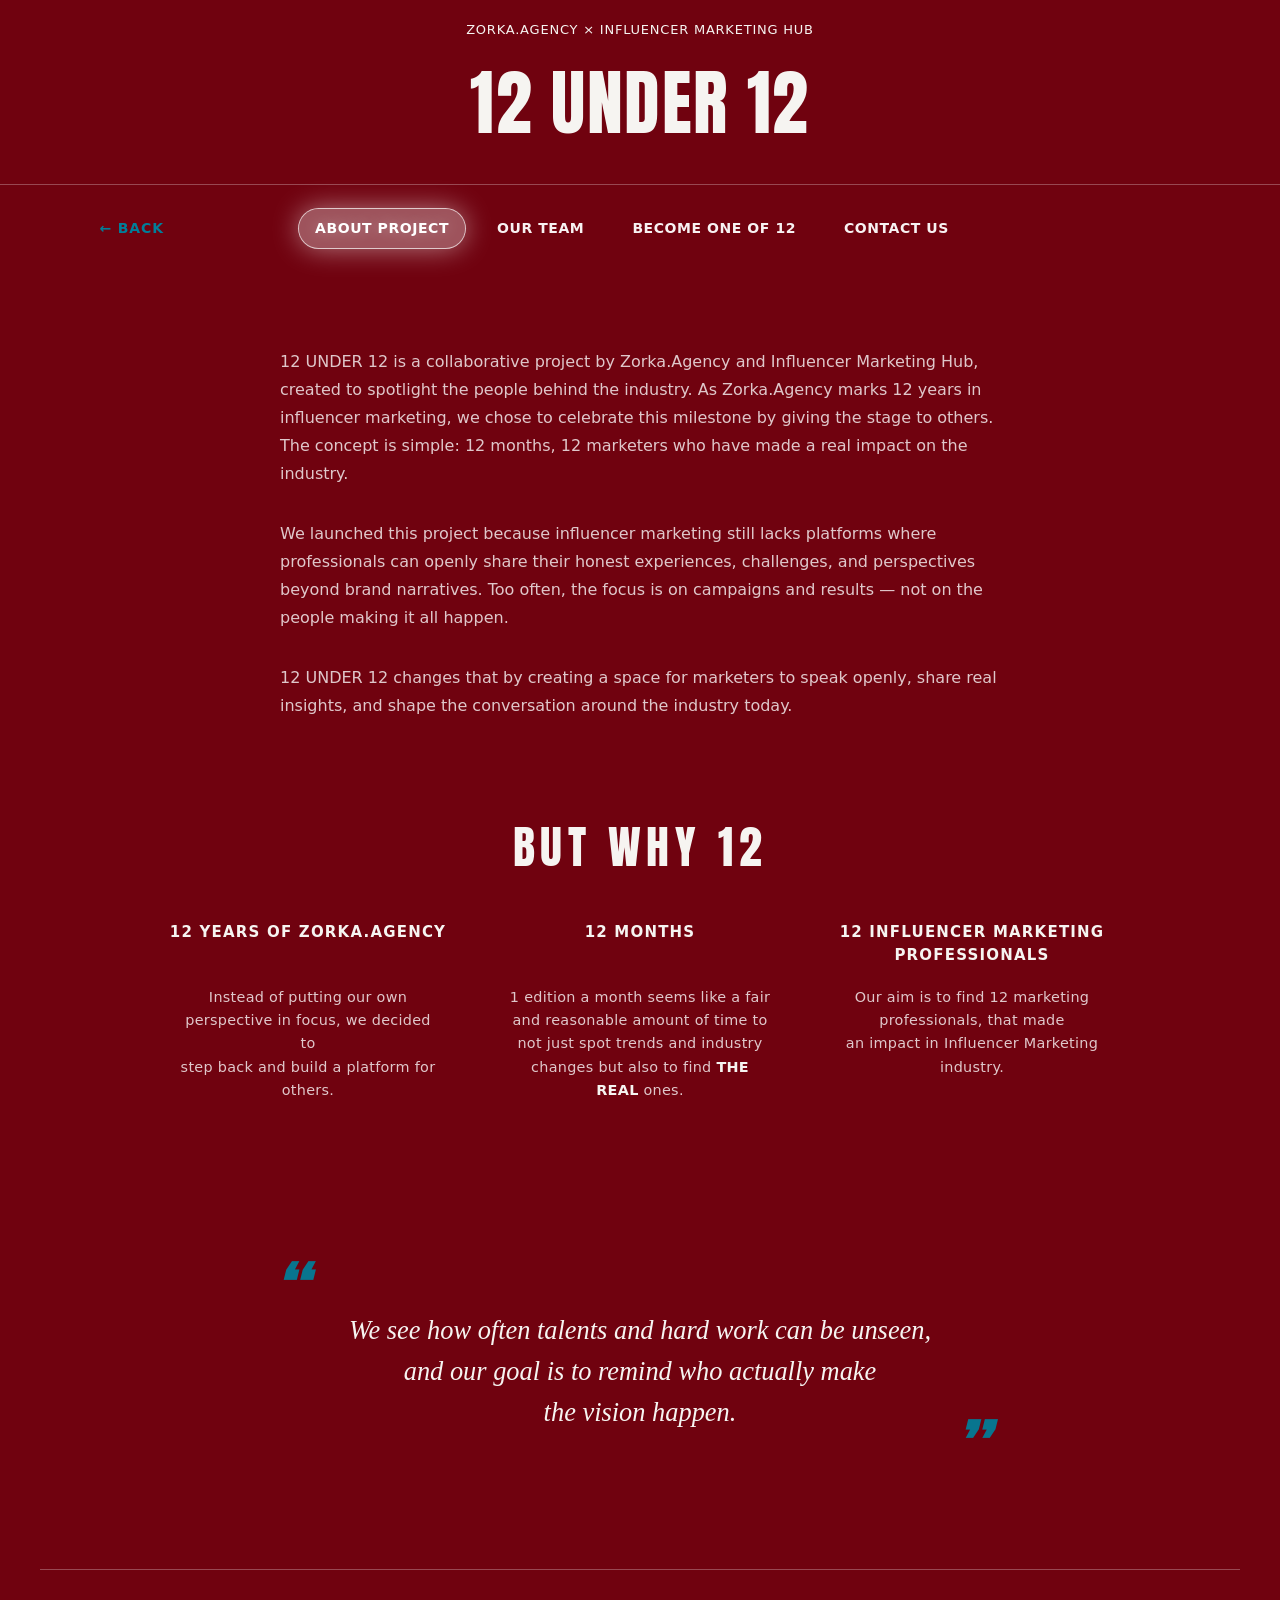
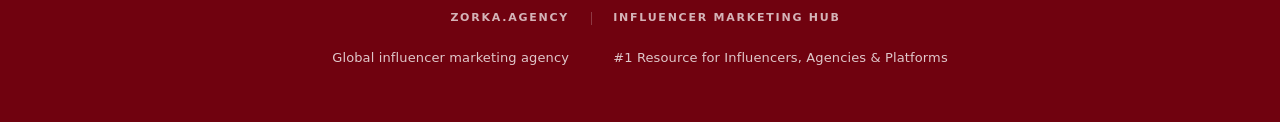
==== commit 8477b1f6: "Update layout, header, polaroids, and assets Made-with: Cursor" ====
--- a/about.html
+++ b/about.html
@@ -13,12 +13,14 @@
   <link rel="preconnect" href="https://fonts.googleapis.com">
   <link rel="preconnect" href="https://fonts.gstatic.com" crossorigin>
   <link href="https://fonts.googleapis.com/css2?family=Anton&family=Great+Vibes&display=swap" rel="stylesheet">
-  <link rel="stylesheet" href="css/style.css?v=site-title-cycle">
+  <link rel="stylesheet" href="css/style.css?v=brand-line-links">
 </head>
 <body>
   <header class="site-header">
     <div class="wrap">
-      <p class="brand-line">Zorka.Agency × Influencer Marketing Hub</p>
+      <p class="brand-line">
+        <a class="brand-line__link" href="https://zorka.agency/" target="_blank" rel="noopener noreferrer">Zorka.Agency</a><span class="brand-line__sep" aria-hidden="true"> × </span><a class="brand-line__link" href="https://influencermarketinghub.com/" target="_blank" rel="noopener noreferrer">Influencer Marketing Hub</a>
+      </p>
       <h1 class="site-title"><a href="index.html">12 UNDER 12</a></h1>
     </div>
   </header>
@@ -56,7 +58,7 @@
     <div id="about-blocks-root" class="about-blocks-root"></div>
 
     <nav class="partner-links" aria-label="Project partners">
-      <a class="partner-links__brand partner-links__brand--zorka" href="https://zorka.agency" target="_blank" rel="noopener noreferrer">Zorka.Agency</a>
+      <a class="partner-links__brand partner-links__brand--zorka" href="https://zorka.agency/" target="_blank" rel="noopener noreferrer">Zorka.Agency</a>
       <span class="partner-links__sep" aria-hidden="true"></span>
       <a class="partner-links__brand partner-links__brand--imh" href="https://influencermarketinghub.com/" target="_blank" rel="noopener noreferrer">Influencer Marketing Hub</a>
       <p class="partner-links__blurb partner-links__blurb--zorka">Global influencer marketing agency</p>
--- a/css/style.css
+++ b/css/style.css
@@ -71,14 +71,101 @@
   text-align: center;
 }
 
+/* Главная: строка бренда; ниже слоган | 12 UNDER 12 | подзаголовок — одна строка (на мобиле столбиком) */
+.site-header .wrap.site-header__inner {
+  display: flex;
+  flex-direction: column;
+  align-items: stretch;
+  gap: clamp(0.65rem, 1.5vw, 1rem);
+  text-align: center;
+}
+
+.site-header__brand-row {
+  width: 100%;
+}
+
+.site-header__brand-row .brand-line {
+  margin: 0;
+}
+
+.site-header__hero-row {
+  display: grid;
+  grid-template-columns: minmax(0, 1fr) minmax(0, min(100%, 36rem)) minmax(0, 1fr);
+  align-items: center;
+  column-gap: 1.25rem;
+  width: 100%;
+}
+
+.site-header__tagline,
+.site-header__year {
+  margin: 0;
+  font-family: var(--font-body);
+  font-size: clamp(0.6875rem, 1.65vw, 0.8125rem);
+  font-style: normal;
+  font-weight: 700;
+  line-height: 1.45;
+  letter-spacing: 0.06em;
+  text-transform: uppercase;
+  color: var(--text-muted);
+  text-align: center;
+}
+
+.site-header__tagline {
+  grid-column: 1;
+  place-self: center;
+  max-width: min(18rem, 100%);
+}
+
+.site-header .site-header__hero-row .site-title {
+  grid-column: 2;
+  margin: 0;
+  justify-self: center;
+  width: 100%;
+}
+
+.site-header__year {
+  grid-column: 3;
+  place-self: center;
+  max-width: min(22rem, 100%);
+}
+
+@media (max-width: 720px) {
+  .site-header__hero-row {
+    grid-template-columns: 1fr;
+    align-items: start;
+    row-gap: 0.65rem;
+  }
+
+  .site-header__tagline,
+  .site-header__year {
+    grid-column: 1;
+    place-self: center;
+    max-width: min(22rem, 100%);
+  }
+
+  .site-header .site-header__hero-row .site-title {
+    grid-column: 1;
+  }
+}
+
 .brand-line {
   font-family: var(--font-body);
   font-size: 0.8125rem;
-  font-weight: 600;
+  font-weight: 400;
+  font-style: normal;
   letter-spacing: 0.06em;
   text-transform: uppercase;
   color: var(--text-muted);
   margin: 0 0 1.5rem;
+}
+
+.brand-line__link {
+  color: inherit;
+  text-decoration: none;
+}
+
+.brand-line__link:hover {
+  color: var(--cyan);
 }
 
 .site-title {
@@ -242,30 +329,6 @@
     grid-column: 1;
     justify-content: center;
   }
-}
-
-/* —— Hero —— */
-.hero {
-  text-align: center;
-  margin: clamp(1.5rem, 4.5vw, 2.75rem) auto 0;
-  padding: 1.35rem 0 1.75rem;
-  max-width: 720px;
-}
-
-.hero .lead {
-  margin: 0;
-  font-size: clamp(1.05rem, 2.35vw, 1.3rem);
-  font-weight: 300;
-  font-style: italic;
-  color: rgba(255, 255, 255, 0.92);
-  line-height: 1.65;
-  white-space: pre-line;
-}
-
-.hero .lead .hero-title-phrase {
-  font-style: italic;
-  font-weight: 600;
-  color: var(--white);
 }
 
 /* —— Editions carousel (главная) —— */
@@ -1623,9 +1686,10 @@
 
 /* —— Forbes quote: на главной сразу после ленты полароидов, перед блоком партнёров —— */
 .home-forbes-quote {
-  max-width: 40rem;
-  margin: 0 auto;
-  padding: clamp(0.75rem, 2.5vh, 1.5rem) 1.5rem clamp(1rem, 3vh, 2rem);
+  width: 100%;
+  max-width: none;
+  margin: 0;
+  padding: clamp(0.75rem, 2.5vh, 1.5rem) 0 clamp(1rem, 3vh, 2rem);
   box-sizing: border-box;
 }
 
@@ -1648,7 +1712,7 @@
 }
 
 #home-grid-container > .home-forbes-quote {
-  margin-top: clamp(4.25rem, 12vh, 7.5rem);
+  margin-top: clamp(5.75rem, 16vh, 10.5rem);
 }
 
 #home-grid-container > .home-forbes-quote + .home-forbes-quote {
@@ -1671,6 +1735,7 @@
   line-height: 1.65;
   color: var(--white);
   letter-spacing: 0.01em;
+  text-wrap: pretty;
 }
 
 .home-forbes-quote__src {
@@ -1680,7 +1745,7 @@
   font-style: normal;
   letter-spacing: 0.16em;
   text-transform: uppercase;
-  color: var(--text-muted);
+  color: var(--cyan);
 }
 
 .home-forbes-quote__src::before {
@@ -1705,7 +1770,7 @@
 }
 
 #home-grid-container {
-  margin-top: clamp(2.25rem, 5.5vw, 4rem);
+  margin-top: clamp(1.25rem, 3.25vw, 2.5rem);
 }
 
 .polaroid-sticky-viewport {
@@ -1718,16 +1783,16 @@
   flex-direction: row;
   align-items: center;
   justify-content: flex-start;
-  padding-top: clamp(1.25rem, 5vh, 3rem);
+  padding-top: clamp(0.6rem, 2.5vh, 1.75rem);
   box-sizing: border-box;
 }
 
 .polaroid-track {
   display: grid;
-  grid-template-columns: repeat(3, max-content) max-content;
+  grid-template-columns: repeat(6, max-content);
   grid-template-rows: auto auto;
   grid-auto-flow: row;
-  column-gap: clamp(1.25rem, 4vw, 2.75rem);
+  column-gap: clamp(1.15rem, 3.8vw, 2.85rem);
   row-gap: clamp(0.85rem, 2.5vh, 1.75rem);
   align-items: center;
   flex: 0 0 auto;
@@ -1737,16 +1802,9 @@
   will-change: transform;
 }
 
-.polaroid-card--soon-aside {
-  grid-column: 4;
-  grid-row: 1 / -1;
-  justify-self: center;
-  align-self: center;
-}
-
 .polaroid-card {
   flex: 0 0 auto;
-  width: clamp(200px, 28vw, 280px);
+  width: clamp(210px, 26vw, 300px);
   position: relative;
   z-index: 0;
   transition:
@@ -1754,28 +1812,52 @@
     z-index 0s linear 0s;
 }
 
-.polaroid-tilt--1:not(.polaroid-card--text-soon) {
+.polaroid-tilt--1 {
   transform: rotate(-2.4deg);
 }
 
-.polaroid-tilt--2:not(.polaroid-card--text-soon) {
+.polaroid-tilt--2 {
   transform: rotate(1.1deg);
 }
 
-.polaroid-tilt--3:not(.polaroid-card--text-soon) {
+.polaroid-tilt--3 {
   transform: rotate(-0.6deg);
 }
 
-.polaroid-tilt--4:not(.polaroid-card--text-soon) {
+.polaroid-tilt--4 {
   transform: rotate(2deg);
 }
 
-.polaroid-tilt--5:not(.polaroid-card--text-soon) {
+.polaroid-tilt--5 {
   transform: rotate(-1.2deg);
 }
 
-.polaroid-tilt--6:not(.polaroid-card--text-soon) {
+.polaroid-tilt--6 {
   transform: rotate(0.9deg);
+}
+
+.polaroid-tilt--7 {
+  transform: rotate(-1.5deg);
+}
+
+.polaroid-tilt--8 {
+  transform: rotate(1.3deg);
+}
+
+.polaroid-tilt--9 {
+  transform: rotate(-0.8deg);
+}
+
+.polaroid-tilt--10 {
+  transform: rotate(1.8deg);
+}
+
+.polaroid-tilt--11 {
+  transform: rotate(-1.1deg);
+}
+
+.polaroid-tilt--12 {
+  transform: rotate(0.7deg);
 }
 
 .polaroid-card--vacant .polaroid-photo-area--vacant {
@@ -1825,8 +1907,8 @@
   display: flex;
   flex-direction: column;
   width: 100%;
-  padding: 0.5rem 0.5rem 0.4rem;
-  padding-bottom: 1.85rem;
+  padding: 0.58rem 0.58rem 0.45rem;
+  padding-bottom: 2rem;
   border: 1px solid var(--border);
   background: transparent;
   box-shadow:
@@ -1847,9 +1929,22 @@
   border: 2px solid var(--border);
   background: transparent;
   line-height: 0;
+  overflow: hidden;
+}
+
+.polaroid-photo {
+  position: absolute;
+  inset: 0;
+  width: 100%;
+  height: 100%;
+  object-fit: cover;
+  display: block;
+  z-index: 0;
 }
 
 .polaroid-read-pill {
+  position: relative;
+  z-index: 1;
   display: inline-flex;
   align-items: center;
   justify-content: center;
@@ -1873,30 +1968,32 @@
 
 .polaroid-read-pill__text {
   font-family: var(--font-body);
-  font-size: clamp(0.45rem, 1.15vw, 0.65rem);
+  font-size: clamp(0.5rem, 1.3vw, 0.72rem);
   font-weight: 600;
   font-style: italic;
   letter-spacing: 0.1em;
   text-transform: none;
   color: var(--white);
   line-height: 1.2;
-}
-
+  transition: color 0.2s ease;
+}
+
+/* При наведении — как у .nav-pills a:hover */
 .polaroid-card:has(.polaroid-link:hover) .polaroid-read-pill,
 .polaroid-card:has(.polaroid-link:focus-visible) .polaroid-read-pill {
   opacity: 1;
   visibility: visible;
   transform: scale(1);
   border-color: rgba(255, 255, 255, 0.55);
-  background: rgba(0, 0, 0, 0.35);
-  box-shadow: 0 0 0 1px rgba(255, 255, 255, 0.12);
-}
-
-.polaroid-card--lead:has(.polaroid-link:hover) .polaroid-read-pill,
-.polaroid-card--lead:has(.polaroid-link:focus-visible) .polaroid-read-pill {
-  border-color: var(--wine-hover);
-  background: rgba(95, 4, 13, 0.2);
-  box-shadow: 0 0 0 1px rgba(95, 4, 13, 0.35);
+  background: rgba(255, 255, 255, 0.94);
+  box-shadow:
+    0 0 26px rgba(255, 255, 255, 0.45),
+    0 0 0 1px rgba(255, 255, 255, 0.55);
+}
+
+.polaroid-card:has(.polaroid-link:hover) .polaroid-read-pill__text,
+.polaroid-card:has(.polaroid-link:focus-visible) .polaroid-read-pill__text {
+  color: var(--wine);
 }
 
 .polaroid-caption {
@@ -1904,7 +2001,7 @@
   margin-top: 0.75rem;
   padding: 0 0.1rem;
   font-family: var(--font-body);
-  font-size: clamp(0.52rem, 1.35vw, 0.75rem);
+  font-size: clamp(0.58rem, 1.55vw, 0.86rem);
   font-weight: 600;
   font-style: normal;
   letter-spacing: 0.04em;
@@ -1950,14 +2047,19 @@
 }
 
 @media (prefers-reduced-motion: reduce) {
-  .polaroid-tilt--1:not(.polaroid-card--text-soon),
-  .polaroid-tilt--2:not(.polaroid-card--text-soon),
-  .polaroid-tilt--3:not(.polaroid-card--text-soon),
-  .polaroid-tilt--4:not(.polaroid-card--text-soon),
-  .polaroid-tilt--5:not(.polaroid-card--text-soon),
-  .polaroid-tilt--6:not(.polaroid-card--text-soon),
-  .polaroid-card--vacant,
-  .polaroid-card--text-soon {
+  .polaroid-tilt--1,
+  .polaroid-tilt--2,
+  .polaroid-tilt--3,
+  .polaroid-tilt--4,
+  .polaroid-tilt--5,
+  .polaroid-tilt--6,
+  .polaroid-tilt--7,
+  .polaroid-tilt--8,
+  .polaroid-tilt--9,
+  .polaroid-tilt--10,
+  .polaroid-tilt--11,
+  .polaroid-tilt--12,
+  .polaroid-card--vacant {
     transform: none;
   }
 
@@ -1965,25 +2067,3 @@
     transform: none;
   }
 }
-
-/* Слот «Coming soon …» в правой колонке сетки */
-.polaroid-card--text-soon {
-  display: flex;
-  align-items: center;
-  justify-content: center;
-  align-self: center;
-  min-height: min(55vw, 320px);
-  transform: rotate(-1deg);
-}
-
-.polaroid-soon-inline {
-  margin: 0;
-  padding: 0 0.25rem;
-  font-style: italic;
-  font-size: clamp(0.95rem, 2.6vw, 1.2rem);
-  color: var(--text-muted);
-  letter-spacing: 0.03em;
-  line-height: 1.35;
-  text-align: center;
-  max-width: 11em;
-}
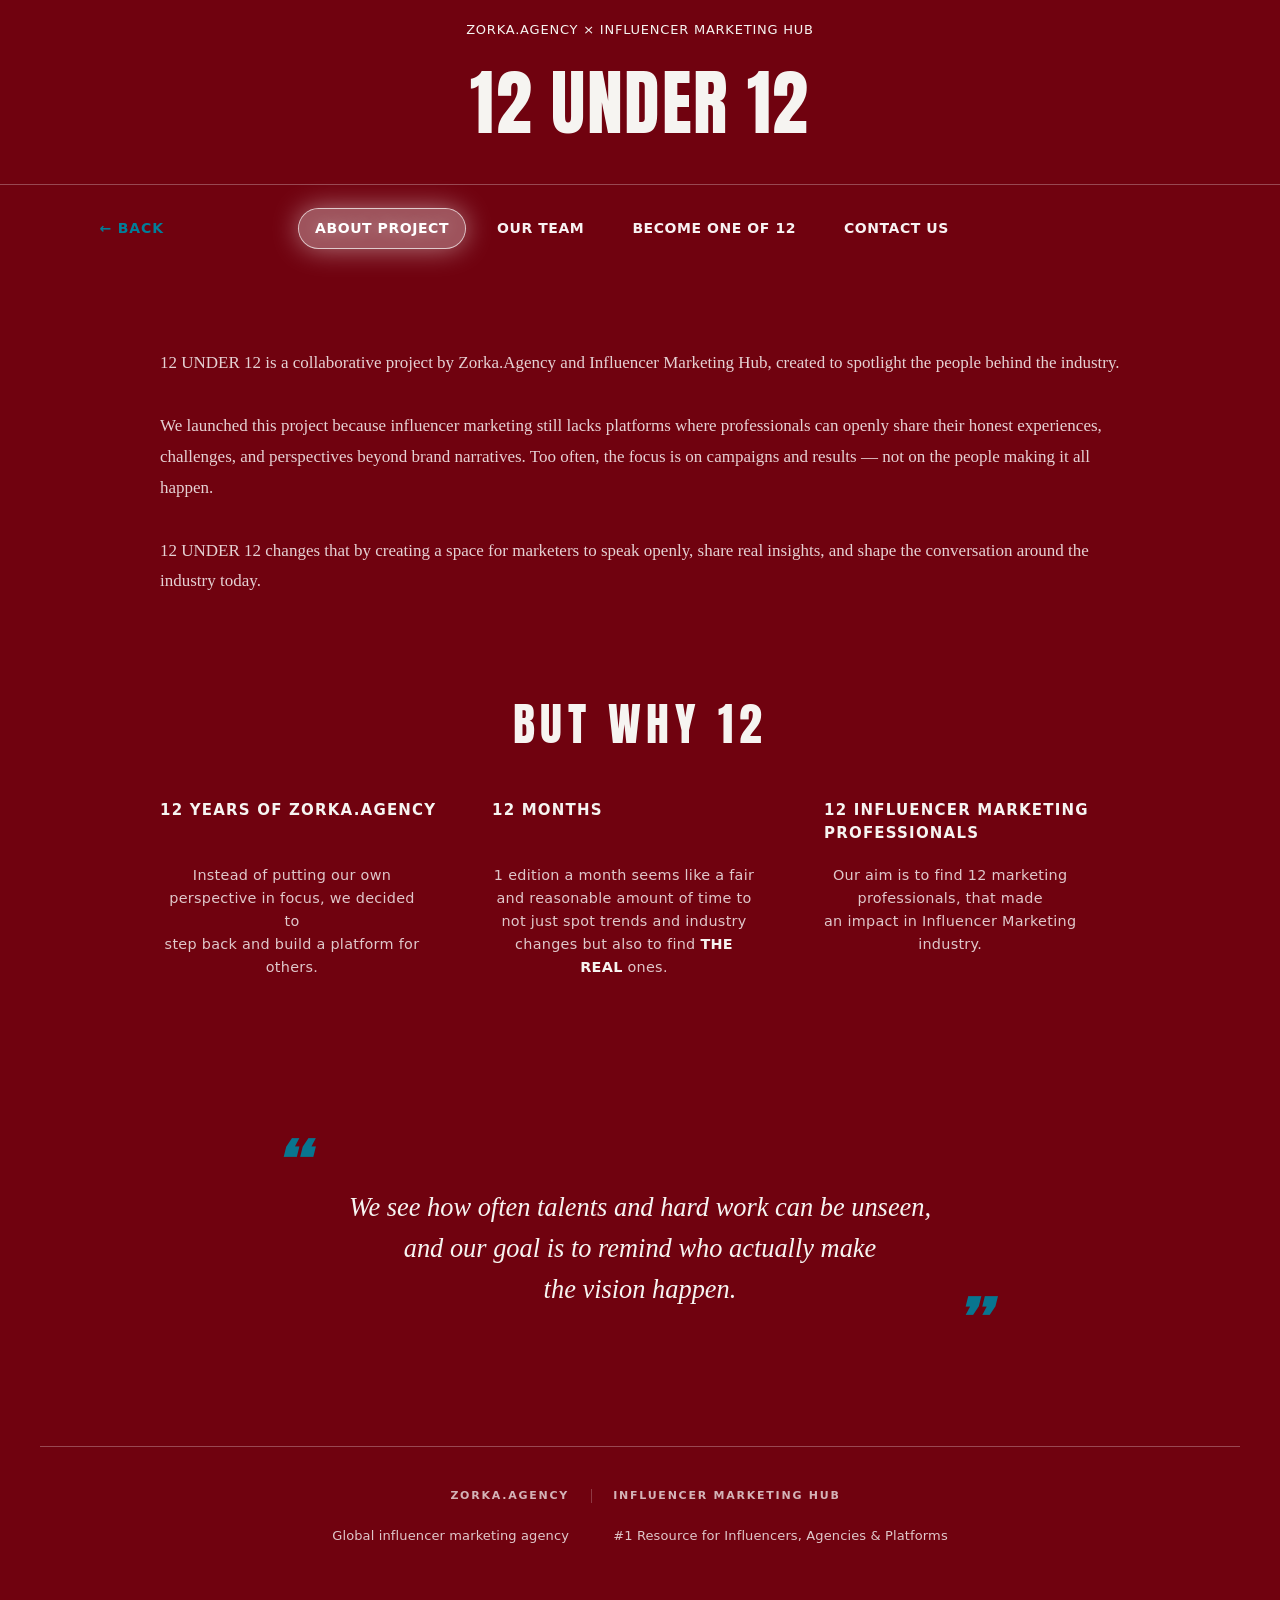
==== commit f7b4c383: "Update site pages, contact envelope design, and direct form submission. Apply the latest requested v" ====
--- a/about.html
+++ b/about.html
@@ -13,7 +13,7 @@
   <link rel="preconnect" href="https://fonts.googleapis.com">
   <link rel="preconnect" href="https://fonts.gstatic.com" crossorigin>
   <link href="https://fonts.googleapis.com/css2?family=Anton&family=Great+Vibes&display=swap" rel="stylesheet">
-  <link rel="stylesheet" href="css/style.css?v=brand-line-links">
+  <link rel="stylesheet" href="css/style.css?v=about-intro-align-why">
 </head>
 <body>
   <header class="site-header">
@@ -36,8 +36,10 @@
   </div>
 
   <main class="about-page">
-    <div id="about-intro-root" class="about-stack">
-      <p class="loading">Loading…</p>
+    <div class="about-why-band">
+      <div id="about-intro-root" class="about-stack">
+        <p class="loading">Loading…</p>
+      </div>
     </div>
 
     <div class="about-why-band">
--- a/css/style.css
+++ b/css/style.css
@@ -14,9 +14,12 @@
   --font-display: "Anton", sans-serif;
   --font-script: "Great Vibes", cursive;
   --font-body: system-ui, -apple-system, "Segoe UI", Roboto, sans-serif;
+  --font-editorial: Georgia, "Times New Roman", Times, serif;
   --photo-tile-max: 220px;
   --photo-hero-max: 420px;
   --photo-team-max: 330px;
+  /* Интервью и карусели на странице маркетолога — одна ширина */
+  --marketer-sections-width: min(100%, 56rem);
 }
 
 *,
@@ -113,7 +116,8 @@
 .site-header__tagline {
   grid-column: 1;
   place-self: center;
-  max-width: min(18rem, 100%);
+  max-width: none;
+  white-space: nowrap;
 }
 
 .site-header .site-header__hero-row .site-title {
@@ -126,7 +130,8 @@
 .site-header__year {
   grid-column: 3;
   place-self: center;
-  max-width: min(22rem, 100%);
+  max-width: none;
+  white-space: nowrap;
 }
 
 @media (max-width: 720px) {
@@ -136,10 +141,17 @@
     row-gap: 0.65rem;
   }
 
-  .site-header__tagline,
+  .site-header__tagline {
+    grid-column: 1;
+    place-self: center;
+    white-space: normal;
+    max-width: min(22rem, 100%);
+  }
+
   .site-header__year {
     grid-column: 1;
     place-self: center;
+    white-space: normal;
     max-width: min(22rem, 100%);
   }
 
@@ -925,26 +937,233 @@
 
 .marketer-hero-grid {
   display: grid;
-  grid-template-columns: 1fr 1.1fr 1fr;
-  gap: 2rem;
-  align-items: start;
+  gap: clamp(1.5rem, 3vw, 2.5rem);
+  column-gap: clamp(1.5rem, 3vw, 2.5rem);
+  row-gap: 1.1rem;
+  align-items: stretch;
   margin-bottom: 3rem;
+}
+
+/* С QA: строка 1 — текст слева | фото справа (одинаковая высота строки); строка 2 — QA под фото */
+.marketer-hero-grid:not(.marketer-hero-grid--no-qa) {
+  grid-template-columns: minmax(0, 1.12fr) minmax(0, 1fr);
+  grid-template-rows: auto auto;
+}
+
+.marketer-hero-grid:not(.marketer-hero-grid--no-qa) .col-left__head {
+  grid-column: 1;
+  grid-row: 1;
+  align-self: stretch;
+  display: flex;
+  flex-direction: column;
+  min-height: 0;
+}
+
+.marketer-hero-grid:not(.marketer-hero-grid--no-qa) .col-left--body {
+  grid-column: 2;
+  grid-row: 1;
+  align-self: start;
+  min-width: 0;
+}
+
+.marketer-hero-grid:not(.marketer-hero-grid--no-qa) .col-qa {
+  grid-column: 2;
+  grid-row: 2;
+  align-self: start;
+  min-height: 0;
+}
+
+.marketer-hero-grid--no-qa {
+  grid-template-columns: minmax(0, 1fr) auto;
+  grid-template-rows: auto;
+  align-items: stretch;
+  max-width: min(100%, var(--max));
+}
+
+.marketer-hero-grid--no-qa .col-left__head {
+  grid-column: 1;
+  grid-row: 1;
+  align-self: stretch;
+  display: flex;
+  flex-direction: column;
+  min-height: 0;
+}
+
+/* Фото справа в одном ряду с блоком имя / роль / intro */
+.marketer-hero-grid--no-qa .col-photo--hero-rail {
+  grid-column: 2;
+  grid-row: 1;
+  align-self: start;
+  width: 100%;
+  max-width: var(--photo-hero-max);
+  justify-self: end;
+}
+
+@media (min-width: 901px) {
+  .marketer-hero-grid--no-qa .col-left__head .marketer-fun-facts,
+  .marketer-hero-grid:not(.marketer-hero-grid--no-qa) .col-left__head .marketer-fun-facts {
+    margin-top: auto;
+  }
+}
+
+.marketer-hero-grid--no-qa .col-photo--hero-rail .photo-frame {
+  margin-left: auto;
+  margin-right: 0;
+  max-width: 100%;
+}
+
+.col-left--body {
+  display: flex;
+  flex-direction: column;
+  align-items: flex-start;
+  gap: 1.1rem;
+  min-width: 0;
+}
+
+.marketer-hero-grid .col-left--body .col-photo {
+  width: 100%;
+  max-width: var(--photo-hero-max);
+}
+
+.marketer-hero-grid:not(.marketer-hero-grid--no-qa) .col-left--body .col-photo .photo-frame {
+  margin-left: 0;
+  margin-right: auto;
+  max-width: 100%;
+}
+
+.col-qa {
+  display: flex;
+  flex-direction: column;
+  justify-content: flex-start;
+  min-width: 0;
+  width: 100%;
+}
+
+.marketer-hero-grid .qa-row--hero {
+  display: flex;
+  flex-direction: column;
+  gap: 1.35rem;
+  margin: 0;
+  width: 100%;
+  min-height: 0;
+}
+
+/* Три QA в герое — журнальный стиль (как колонка интервью) */
+.marketer-hero-grid .qa-row--hero .qa-card {
+  border: none;
+  background: transparent;
+  padding: 0 0 0 1.1rem;
+  margin: 0;
+  border-left: 2px solid rgba(0, 151, 178, 0.65);
+  text-align: left;
+}
+
+.marketer-hero-grid .qa-row--hero .qa-card h4 {
+  font-family: var(--font-editorial);
+  font-size: clamp(0.92rem, 1.65vw, 1.05rem);
+  font-weight: 500;
+  font-style: italic;
+  text-transform: none;
+  letter-spacing: 0.01em;
+  line-height: 1.4;
+  color: var(--white);
+  margin: 0 0 0.45rem;
+}
+
+.marketer-hero-grid .qa-row--hero .qa-card p {
+  font-family: var(--font-editorial);
+  font-size: 0.9375rem;
+  font-weight: 400;
+  line-height: 1.72;
+  color: rgba(255, 255, 255, 0.8);
+  hyphens: auto;
+}
+
+.marketer-hero-grid .qa-row--hero .qa-card:not(:last-child) {
+  padding-bottom: 1.15rem;
+  border-bottom: 1px solid rgba(255, 255, 255, 0.14);
 }
 
 @media (max-width: 900px) {
   .marketer-hero-grid {
     grid-template-columns: 1fr;
     text-align: center;
-  }
-
-  .marketer-hero-grid .col-photo {
-    order: -1;
-    max-width: min(100%, calc(var(--photo-hero-max) + 2rem));
-    margin: 0 auto;
-  }
-}
-
-.col-left .full-name {
+    align-items: start;
+  }
+
+  .marketer-hero-grid:not(.marketer-hero-grid--no-qa) .col-left__head,
+  .marketer-hero-grid:not(.marketer-hero-grid--no-qa) .col-left--body,
+  .marketer-hero-grid:not(.marketer-hero-grid--no-qa) .col-qa {
+    grid-column: 1;
+    grid-row: auto;
+  }
+
+  .marketer-hero-grid:not(.marketer-hero-grid--no-qa) .col-left__head,
+  .marketer-hero-grid--no-qa .col-left__head {
+    display: block;
+  }
+
+  .col-left--body {
+    align-items: center;
+    width: 100%;
+  }
+
+  .marketer-hero-grid--no-qa {
+    grid-template-columns: 1fr;
+    grid-template-rows: auto auto;
+  }
+
+  .marketer-hero-grid--no-qa .col-left__head {
+    grid-column: 1;
+    grid-row: 1;
+  }
+
+  .marketer-hero-grid--no-qa .col-photo--hero-rail {
+    grid-column: 1;
+    grid-row: 2;
+    grid-row-end: span 1;
+    justify-self: center;
+  }
+
+  .marketer-hero-grid--no-qa .col-left__head .col-left__intro:not(.col-left__intro--empty) {
+    max-width: 36rem;
+  }
+
+  .marketer-hero-grid--no-qa .col-photo--hero-rail .photo-frame {
+    margin-left: auto;
+    margin-right: auto;
+  }
+
+  .marketer-hero-grid .col-left--body .col-photo .photo-frame {
+    margin-left: auto;
+    margin-right: auto;
+  }
+
+  .col-qa {
+    justify-content: flex-start;
+    max-width: min(100%, 26rem);
+    margin-left: auto;
+    margin-right: auto;
+  }
+
+  .col-left__head .role-line {
+    align-items: center;
+  }
+
+  .col-left__intro {
+    margin-left: auto;
+    margin-right: auto;
+  }
+
+  .col-left__head .marketer-fun-facts {
+    margin-left: auto;
+    margin-right: auto;
+    max-width: min(36rem, 100%);
+    text-align: left;
+  }
+}
+
+.col-left__head .full-name {
   font-family: var(--font-display);
   font-size: clamp(1.75rem, 4vw, 2.5rem);
   text-transform: uppercase;
@@ -953,10 +1172,85 @@
   color: var(--text);
 }
 
-.col-left .role-line {
+.col-left__head .role-line {
+  font-size: 0.9375rem;
+  color: var(--cyan);
+  margin: 0.75rem 0 0;
+  display: flex;
+  flex-direction: column;
+  align-items: flex-start;
+  gap: 0.2rem;
+  line-height: 1.35;
+}
+
+.col-left__head .role-line__row {
+  display: block;
+  white-space: nowrap;
+}
+
+.col-left__intro {
+  margin: 0;
+  max-width: 32rem;
   font-size: 0.9375rem;
   color: var(--text-muted);
-  margin: 0.75rem 0 0;
+  line-height: 1.7;
+  text-align: left;
+}
+
+.col-left__head > .col-left__intro:not(.col-left__intro--empty) {
+  margin-top: 0.5rem;
+}
+
+.col-left__head .marketer-fun-facts {
+  margin-top: 1.1rem;
+  max-width: 32rem;
+  width: 100%;
+  padding: 0 0 0 1rem;
+  border-left: 2px solid rgba(0, 151, 178, 0.65);
+  text-align: left;
+  box-sizing: border-box;
+  flex-shrink: 0;
+}
+
+.col-left__head .marketer-fun-facts__title {
+  font-family: var(--font-body);
+  font-size: 0.6875rem;
+  font-weight: 600;
+  letter-spacing: 0.14em;
+  text-transform: uppercase;
+  color: var(--cyan);
+  margin: 0 0 0.65rem;
+}
+
+.col-left__head .marketer-fun-facts__list {
+  margin: 0;
+  padding: 0 0 0 1.15rem;
+  list-style: decimal;
+  font-family: var(--font-editorial);
+  font-size: 0.875rem;
+  line-height: 1.55;
+  color: rgba(255, 255, 255, 0.85);
+}
+
+.col-left__head .marketer-fun-facts__item {
+  margin: 0 0 0.45rem;
+  padding-left: 0.35rem;
+}
+
+.col-left__head .marketer-fun-facts__item:last-child {
+  margin-bottom: 0;
+}
+
+.marketer-hero-grid--no-qa .col-left__head .col-left__intro:not(.col-left__intro--empty) {
+  max-width: none;
+}
+
+.col-left__intro--empty {
+  margin: 0 !important;
+  padding: 0 !important;
+  min-height: 0;
+  line-height: 0;
+  overflow: hidden;
 }
 
 .col-photo .photo-frame {
@@ -966,14 +1260,19 @@
   margin-right: auto;
 }
 
-.col-intro {
-  font-size: 0.9375rem;
-  color: var(--text-muted);
-  line-height: 1.7;
-}
-
-.col-intro p {
-  margin: 0;
+/* Профиль маркетолога: прямоугольнее квадрата; без HTML width/height — только CSS */
+.marketer-hero-grid .photo-frame--hero-profile .hero-img {
+  aspect-ratio: 5 / 6;
+  width: 100%;
+  height: auto;
+  max-height: none;
+  object-fit: cover;
+}
+
+.marketer-hero-grid .photo-frame--hero-profile .tile-photo-placeholder {
+  aspect-ratio: 5 / 6;
+  width: 100%;
+  height: auto;
 }
 
 /* Quotes carousel */
@@ -1038,10 +1337,11 @@
 }
 
 .bio-block h2 {
-  font-family: var(--font-script);
+  font-family: var(--font-body);
   font-size: 2.25rem;
-  font-weight: 400;
-  color: var(--cyan);
+  font-weight: 600;
+  font-style: normal;
+  color: var(--white);
   margin: 0 0 1rem;
 }
 
@@ -1052,16 +1352,89 @@
   color: var(--text-muted);
 }
 
-/* Sections carousel (arrows) */
+/* Tell us about yourself + темы — журнальное интервью (та же ширина, что карусели) */
+.marketer-story-continuation {
+  max-width: var(--marketer-sections-width);
+  margin: 0 auto 3rem;
+  display: flex;
+  flex-direction: column;
+  gap: 2.75rem;
+  padding-top: 2rem;
+  border-top: 1px solid rgba(255, 255, 255, 0.2);
+}
+
+.marketer-story-continuation > .marketer-story-kicker,
+.marketer-story-continuation > .story-topic-panel {
+  width: 100%;
+  max-width: 100%;
+  margin-left: 0;
+  margin-right: 0;
+}
+
+.marketer-story-kicker {
+  margin: 0 0 0.25rem;
+  font-family: var(--font-body);
+  font-size: 0.6875rem;
+  font-weight: 600;
+  letter-spacing: 0.24em;
+  text-transform: uppercase;
+  color: var(--cyan);
+}
+
+.story-topic-panel {
+  border: none;
+  padding: 0;
+  background: transparent;
+}
+
+.marketer-story-continuation .story-topic-panel h3 {
+  font-family: var(--font-editorial);
+  font-size: clamp(1.2rem, 2.6vw, 1.45rem);
+  font-weight: 500;
+  font-style: italic;
+  letter-spacing: 0.01em;
+  line-height: 1.35;
+  margin: 0 0 1.1rem;
+  color: var(--white);
+}
+
+.story-topic-panel__body {
+  font-family: var(--font-editorial);
+  font-size: 1.0625rem;
+  font-weight: 400;
+  line-height: 1.82;
+  color: rgba(255, 255, 255, 0.82);
+  hyphens: auto;
+}
+
+.marketer-story-continuation .story-topic-panel--lead .story-topic-panel__body::first-letter {
+  float: left;
+  margin: 0.06em 0.5rem 0 0;
+  padding: 0.04em 0;
+  font-family: var(--font-editorial);
+  font-size: 3.35rem;
+  font-weight: 600;
+  font-style: normal;
+  line-height: 0.78;
+  color: var(--white);
+}
+
+/* Sections carousel (arrows) — больше воздуха между кругами и карточкой */
 .sections-carousel {
   position: relative;
   margin-bottom: 3rem;
-  padding: 0 3rem;
+  padding: 0 clamp(3.85rem, 5.5vw, 5.5rem);
+}
+
+.marketer-page > .sections-carousel {
+  max-width: var(--marketer-sections-width);
+  margin-left: auto;
+  margin-right: auto;
 }
 
 @media (max-width: 600px) {
   .sections-carousel {
-    padding: 0 2.5rem;
+    padding: 0 clamp(3.35rem, 10vw, 4.5rem);
   }
 }
 
@@ -1085,6 +1458,97 @@
   font-size: 0.9375rem;
   color: var(--text-muted);
   line-height: 1.7;
+}
+
+/* QA в интервью — на всю ширину колонки интервью */
+.marketer-story-continuation .sections-carousel--story-qa {
+  width: 100%;
+  max-width: 100%;
+  margin-left: 0;
+  margin-right: 0;
+  margin-bottom: 0;
+}
+
+/* Финальный блок после карусели */
+.marketer-closing-coda.marketer-story-continuation {
+  margin-top: 0;
+}
+
+.marketer-closing-coda__inner {
+  width: 100%;
+  max-width: 100%;
+  text-align: center;
+}
+
+/* Как заголовок темы интервью (напр. «Do people still trust influencers?») */
+.marketer-closing-coda.marketer-story-continuation .marketer-closing-coda__lead {
+  margin: 0 auto;
+  padding: 0 1rem;
+  max-width: 36rem;
+  font-family: var(--font-editorial);
+  font-size: clamp(1.2rem, 2.6vw, 1.45rem);
+  font-weight: 500;
+  font-style: italic;
+  letter-spacing: 0.01em;
+  line-height: 1.35;
+  color: var(--white);
+  text-align: center;
+}
+
+.marketer-closing-coda.marketer-story-continuation .marketer-closing-coda__lead + .marketer-closing-coda__lead {
+  margin-top: 0.85rem;
+}
+
+/* Кавычки как на About (mission), только вокруг ответа — внизу блока */
+.marketer-closing-coda__answer-quoted {
+  display: flex;
+  flex-direction: column;
+  align-items: stretch;
+  gap: clamp(0.35rem, 1.5vw, 0.65rem);
+  margin: 2rem auto 0;
+  padding: clamp(0.35rem, 1.5vw, 0.65rem) clamp(0.75rem, 3vw, 1.5rem) 0;
+  max-width: 36rem;
+  quotes: none;
+  position: relative;
+}
+
+.marketer-closing-coda__answer-quoted::before,
+.marketer-closing-coda__answer-quoted::after {
+  display: block;
+  font-family: var(--font-display);
+  font-style: italic;
+  font-weight: 400;
+  font-size: clamp(2rem, 5vw, 3.25rem);
+  line-height: 0.9;
+  color: var(--cyan);
+  opacity: 0.92;
+  width: 100%;
+  pointer-events: none;
+}
+
+.marketer-closing-coda__answer-quoted::before {
+  content: "\201C";
+  margin: 0;
+  text-align: left;
+}
+
+.marketer-closing-coda__answer-quoted::after {
+  content: "\201D";
+  margin: 0;
+  text-align: right;
+}
+
+.marketer-closing-coda__answer-line {
+  margin: 0;
+  font-family: var(--font-body);
+  font-size: clamp(1.1rem, 2.35vw, 1.3rem);
+  font-weight: 600;
+  font-style: normal;
+  letter-spacing: 0.16em;
+  line-height: 1.35;
+  text-transform: uppercase;
+  color: rgba(255, 255, 255, 0.7);
+  text-align: center;
 }
 
 .carousel-arrow {
@@ -1093,21 +1557,43 @@
   transform: translateY(-50%);
   width: 40px;
   height: 40px;
+  padding: 0;
+  margin: 0;
   border: 1px solid var(--border);
   background: rgba(255, 255, 255, 0.12);
   border-radius: 50%;
   cursor: pointer;
-  font-size: 1.25rem;
-  line-height: 1;
+  font-size: 0;
+  line-height: 0;
   color: var(--white);
   display: flex;
   align-items: center;
   justify-content: center;
+  box-sizing: border-box;
+  transition: background 0.2s ease, color 0.2s ease, box-shadow 0.2s ease, border-color 0.2s ease;
+}
+
+.carousel-arrow__icon {
+  display: block;
+  width: 14px;
+  height: 14px;
+  flex-shrink: 0;
+  margin: 0;
+  overflow: visible;
 }
 
 .carousel-arrow:hover {
-  background: rgba(255, 255, 255, 0.22);
-  color: var(--cyan);
+  color: var(--wine);
+  background: rgba(255, 255, 255, 0.94);
+  border-color: rgba(255, 255, 255, 0.55);
+  box-shadow:
+    0 0 26px rgba(255, 255, 255, 0.45),
+    0 0 0 1px rgba(255, 255, 255, 0.55);
+}
+
+.carousel-arrow:focus-visible {
+  outline: 2px solid rgba(255, 255, 255, 0.85);
+  outline-offset: 3px;
 }
 
 .carousel-arrow.prev {
@@ -1118,15 +1604,8 @@
   right: 0;
 }
 
-.section-counter {
-  text-align: center;
-  font-size: 0.75rem;
-  color: var(--text-muted);
-  margin-top: 0.75rem;
-}
-
-/* QA row */
-.qa-row {
+/* QA row (отдельная строка на других страницах; в герое маркетолога — .qa-row--hero в .col-qa) */
+.qa-row:not(.qa-row--hero) {
   display: grid;
   grid-template-columns: repeat(3, 1fr);
   gap: 1.25rem;
@@ -1134,7 +1613,7 @@
 }
 
 @media (max-width: 768px) {
-  .qa-row {
+  .qa-row:not(.qa-row--hero) {
     grid-template-columns: 1fr;
   }
 }
@@ -1170,16 +1649,28 @@
   padding: 2rem 0 2.5rem;
 }
 
+/* Совпадает с .about-why-lines — левый край как у «12 YEARS OF ZORKA.AGENCY» */
 .about-stack {
-  max-width: 720px;
-  margin: 0 auto;
+  width: 100%;
+  box-sizing: border-box;
+}
+
+.about-why-band > .about-stack {
+  max-width: min(60rem, 100%);
+  margin-left: auto;
+  margin-right: auto;
 }
 
 .about-stack .block-text {
-  font-size: 1rem;
-  line-height: 1.75;
-  color: var(--text-muted);
+  font-family: var(--font-editorial);
+  font-size: 1.0625rem;
+  font-weight: 400;
+  line-height: 1.82;
+  color: rgba(255, 255, 255, 0.82);
+  hyphens: none;
+  text-align: left;
   margin: 0 0 2rem;
+  max-width: none;
 }
 
 .about-why-band {
@@ -1272,10 +1763,16 @@
     grid-template-areas: none;
     row-gap: clamp(0.85rem, 2.2vw, 1.25rem);
     column-gap: clamp(1rem, 3vw, 2.25rem);
+    justify-items: start;
+    text-align: left;
   }
 
   .about-why-lines > :nth-child(n) {
     grid-area: auto;
+  }
+
+  .about-why-col__note {
+    text-align: left;
   }
 }
 
@@ -1449,6 +1946,102 @@
 .form-page {
   max-width: 520px;
   margin: 0 auto;
+}
+
+/* Contact: конверт + нижний слой wine; lighten убирает «чёрный фон» в PNG, оставляя конверт */
+.contact-page main {
+  position: relative;
+}
+
+.contact-page .site-header,
+.contact-page .nav-row {
+  position: relative;
+  z-index: 20;
+}
+
+.contact-page .nav-row .btn-back.nav-row__back,
+.contact-page .nav-row__pills,
+.contact-page .nav-row__pills a {
+  position: relative;
+  z-index: 21;
+}
+
+.contact-page .page-title {
+  position: relative;
+  z-index: 5;
+}
+
+.contact-page .form-page.contact-form-envelope {
+  max-width: min(980px, 99vw);
+  margin-top: clamp(-9.1rem, -14.6vw, -5.5rem);
+  margin-left: auto;
+  margin-right: auto;
+  position: relative;
+  z-index: 1;
+  padding: clamp(0.65rem, 2vw, 1rem);
+  border: none;
+  border-radius: 6px;
+  overflow: hidden;
+  box-sizing: border-box;
+  background-color: var(--wine);
+  background-image:
+    url("../images/contact-envelope.png?v=wine-blend"),
+    linear-gradient(var(--wine), var(--wine));
+  background-repeat: no-repeat, no-repeat;
+  background-position: center 50%, center;
+  background-size: 118% 118%, 100% 100%;
+  background-blend-mode: lighten;
+  min-height: clamp(44rem, 110vw, 68rem);
+}
+
+.contact-page .contact-form-envelope__panel {
+  margin-top: clamp(38%, 40vw, 44%);
+  margin-left: auto;
+  margin-right: auto;
+  width: min(92%, 28rem);
+  padding: clamp(1.1rem, 3vw, 1.5rem);
+  background-color: #e3e2db;
+  border-radius: 4px;
+  border: 1px solid rgba(74, 24, 28, 0.2);
+  box-shadow: 0 2px 16px rgba(30, 0, 4, 0.2);
+  box-sizing: border-box;
+}
+
+.contact-page .contact-form-envelope__panel .form-group label {
+  color: #4a181c;
+  font-style: italic;
+  font-weight: 400;
+  text-transform: none;
+  letter-spacing: 0.01em;
+}
+
+.contact-page .contact-form-envelope__panel .form-group input,
+.contact-page .contact-form-envelope__panel .form-group textarea {
+  padding: 0.55rem 0;
+  border: none;
+  border-bottom: 1px solid rgba(74, 24, 28, 0.42);
+  background: transparent;
+  border-radius: 0;
+}
+
+.contact-page .contact-form-envelope__panel .form-group textarea {
+  min-height: 120px;
+}
+
+.contact-page .contact-form-envelope__panel .form-group input:focus,
+.contact-page .contact-form-envelope__panel .form-group textarea:focus {
+  outline: none;
+  border-bottom-color: #4a181c;
+}
+
+.contact-page .contact-form-envelope__panel .btn-submit {
+  background: var(--wine);
+  color: var(--white);
+}
+
+.contact-page .contact-form-envelope__panel .btn-submit:hover {
+  background: var(--cyan);
+  color: var(--white);
 }
 
 .form-intro {
@@ -1577,7 +2170,7 @@
 .mission-heading,
 .tile-name,
 .marketer-kicker,
-.col-left .full-name,
+.col-left__head .full-name,
 .section-panel h3,
 .team-person h3,
 .brand-line,
@@ -1652,9 +2245,8 @@
 }
 
 .tile-role,
-.col-left .role-line,
-.col-intro,
-.about-stack .block-text,
+.col-left__head .role-line,
+.col-left__intro,
 .team-person .comment,
 .form-intro,
 .form-note,
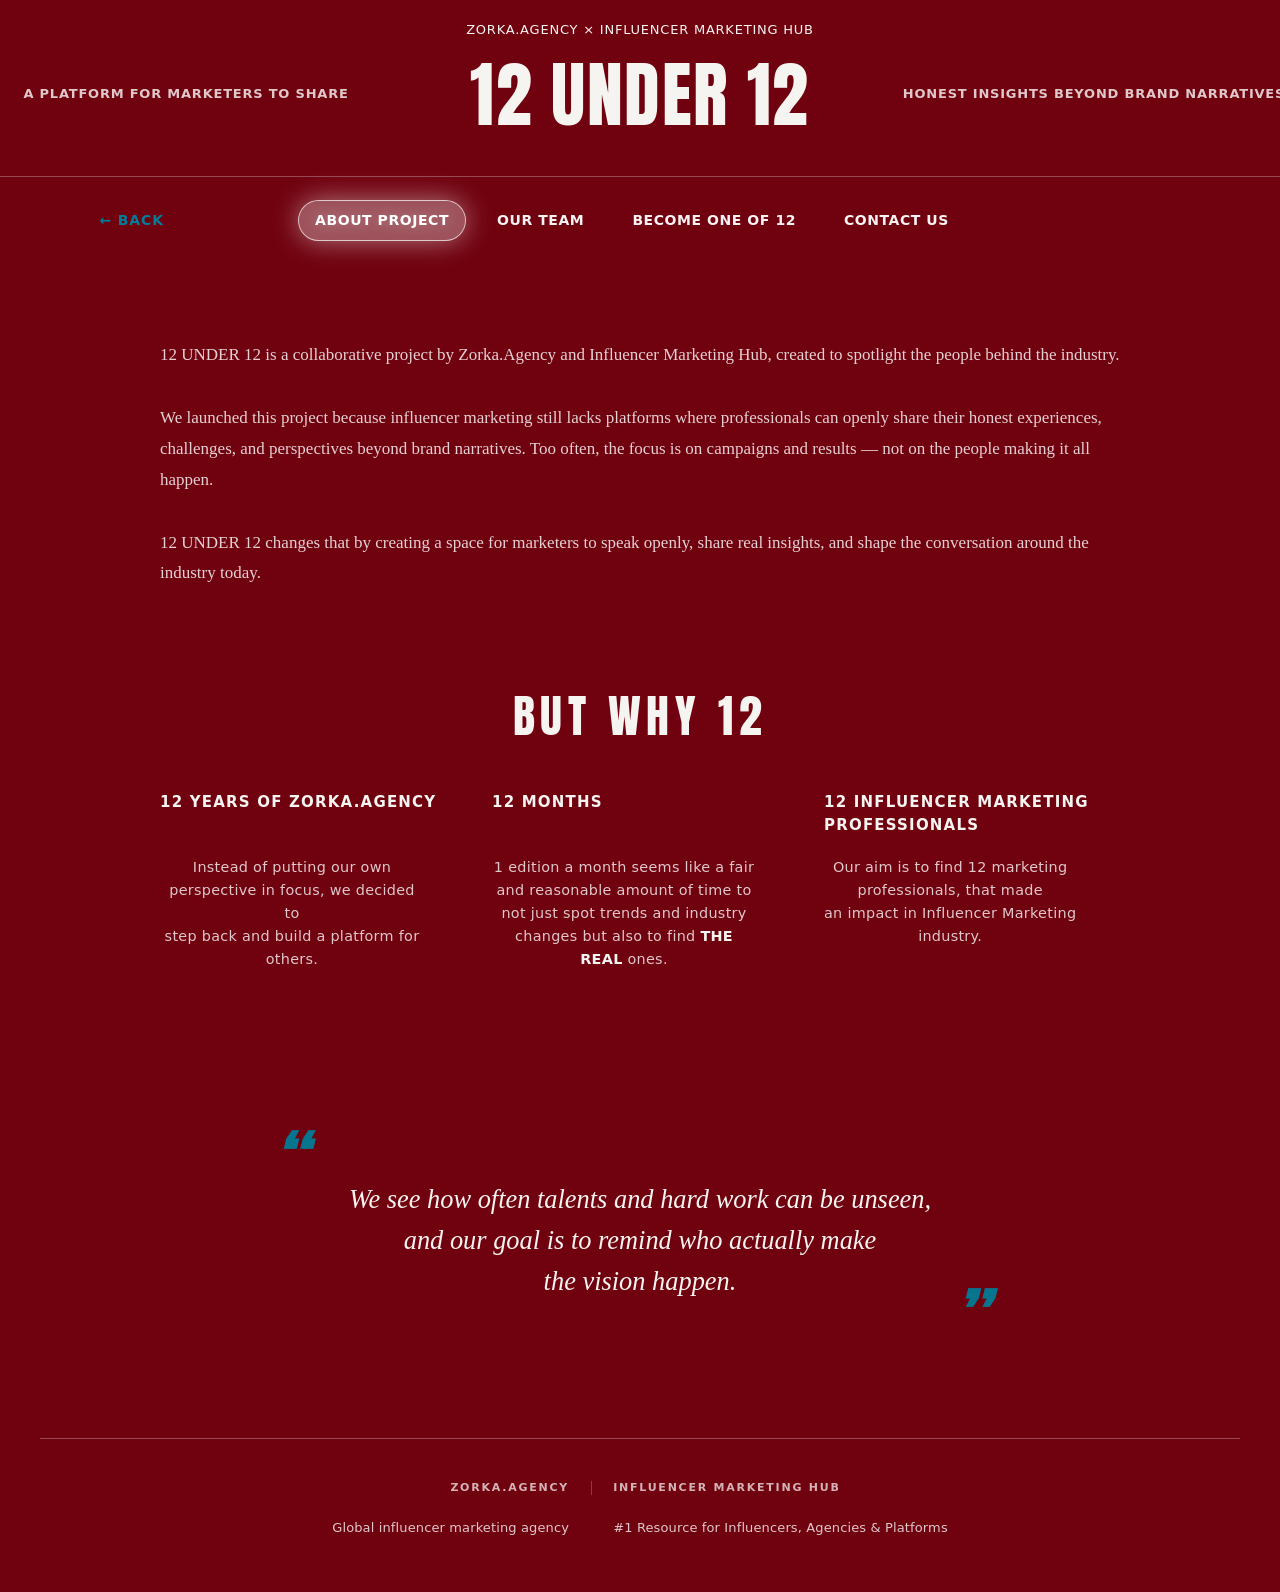
==== commit 0500263f: "Make header side texts consistent across all internal pages. Reuse the homepage hero-row header stru" ====
--- a/about.html
+++ b/about.html
@@ -13,15 +13,21 @@
   <link rel="preconnect" href="https://fonts.googleapis.com">
   <link rel="preconnect" href="https://fonts.gstatic.com" crossorigin>
   <link href="https://fonts.googleapis.com/css2?family=Anton&family=Great+Vibes&display=swap" rel="stylesheet">
-  <link rel="stylesheet" href="css/style.css?v=about-intro-align-why">
+  <link rel="stylesheet" href="css/style.css?v=header-side-text-all-pages-1">
 </head>
 <body>
   <header class="site-header">
-    <div class="wrap">
-      <p class="brand-line">
-        <a class="brand-line__link" href="https://zorka.agency/" target="_blank" rel="noopener noreferrer">Zorka.Agency</a><span class="brand-line__sep" aria-hidden="true"> × </span><a class="brand-line__link" href="https://influencermarketinghub.com/" target="_blank" rel="noopener noreferrer">Influencer Marketing Hub</a>
-      </p>
-      <h1 class="site-title"><a href="index.html">12 UNDER 12</a></h1>
+    <div class="wrap site-header__inner">
+      <div class="site-header__brand-row">
+        <p class="brand-line">
+          <a class="brand-line__link" href="https://zorka.agency/" target="_blank" rel="noopener noreferrer">Zorka.Agency</a><span class="brand-line__sep" aria-hidden="true"> × </span><a class="brand-line__link" href="https://influencermarketinghub.com/" target="_blank" rel="noopener noreferrer">Influencer Marketing Hub</a>
+        </p>
+      </div>
+      <div class="site-header__hero-row">
+        <p class="site-header__tagline">A platform for marketers to share</p>
+        <h1 class="site-title"><a href="index.html">12 UNDER 12</a></h1>
+        <p class="site-header__year">honest insights beyond brand narratives</p>
+      </div>
     </div>
   </header>
 
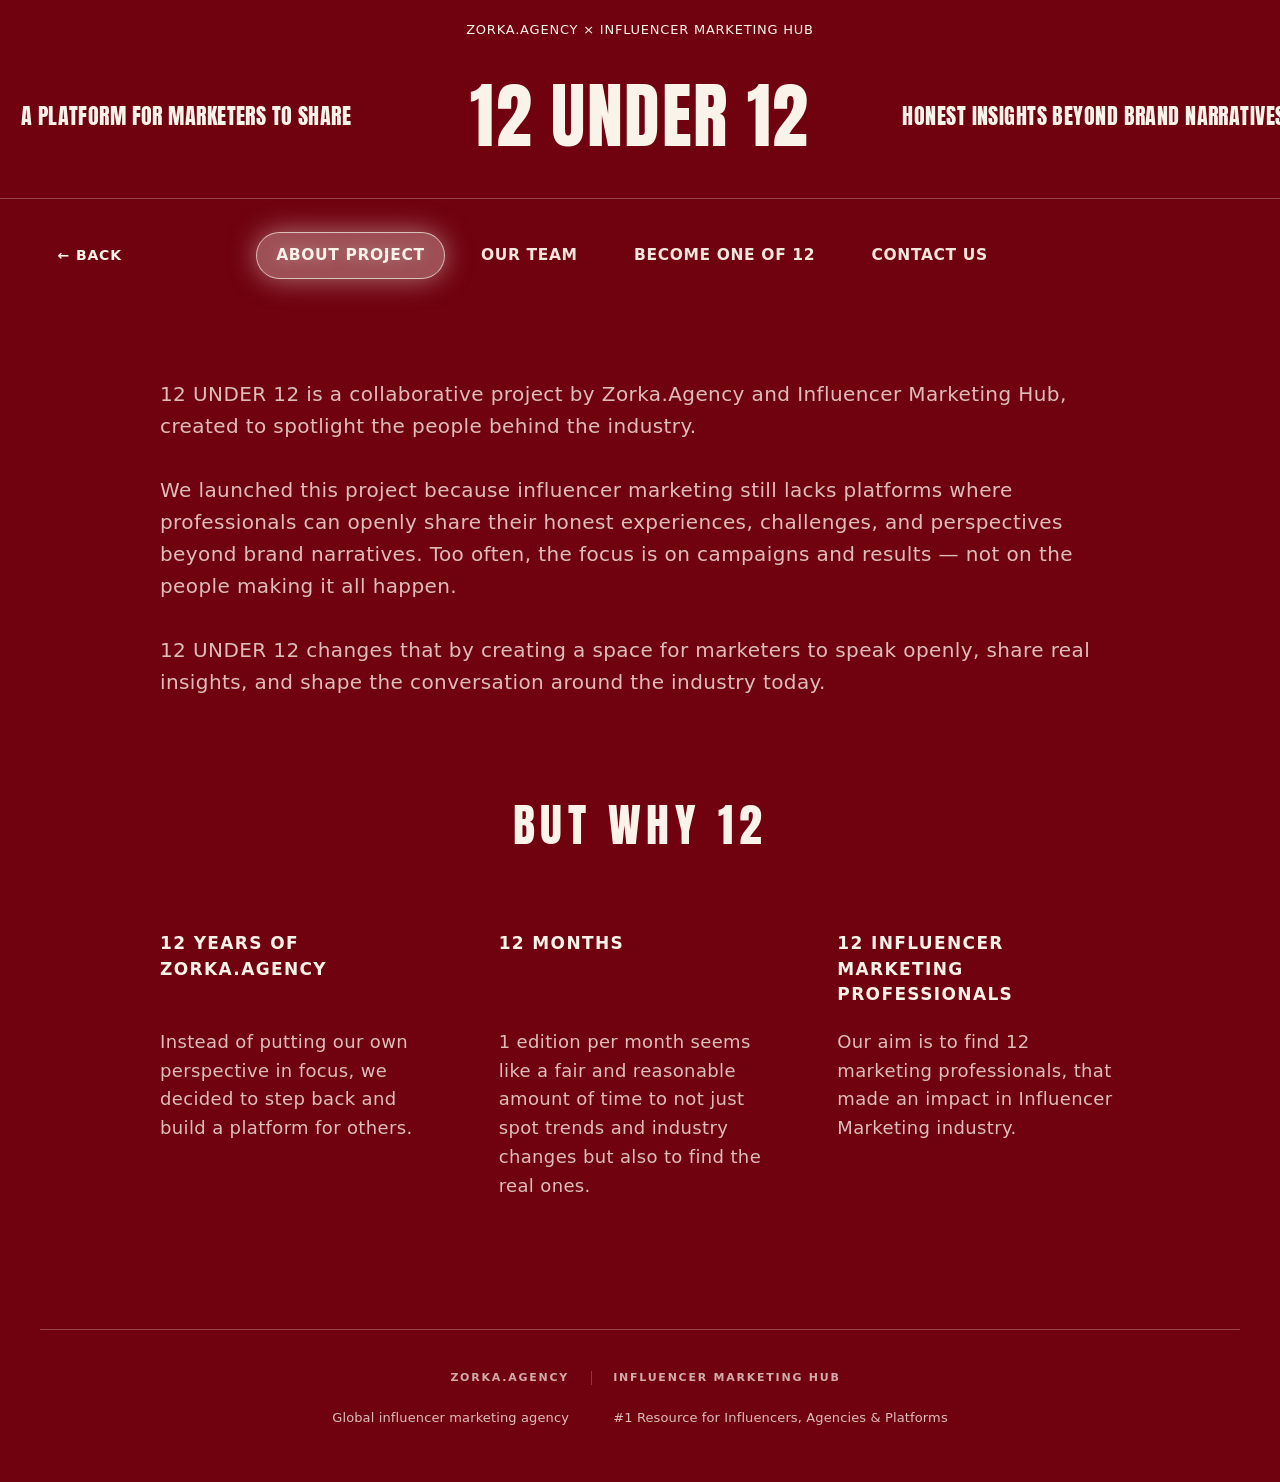
==== commit 78d7c645: "About, Team, Become one, Coming soon: layout, copy, assets - About: column notes, Why 12 typography/" ====
--- a/about.html
+++ b/about.html
@@ -5,15 +5,11 @@
   <meta name="viewport" content="width=device-width, initial-scale=1">
   <title>About project — 12 UNDER 12</title>
   <script src="js/config.js"></script>
-  <script>
-    if (window.PRELAUNCH_COMING_SOON) {
-      window.location.replace('coming-soon.html');
-    }
-  </script>
+  <script src="js/prelaunch-redirect.js"></script>
   <link rel="preconnect" href="https://fonts.googleapis.com">
   <link rel="preconnect" href="https://fonts.gstatic.com" crossorigin>
   <link href="https://fonts.googleapis.com/css2?family=Anton&family=Great+Vibes&display=swap" rel="stylesheet">
-  <link rel="stylesheet" href="css/style.css?v=header-side-text-all-pages-1">
+  <link rel="stylesheet" href="css/style.css?v=cream-faf3ea-76">
 </head>
 <body>
   <header class="site-header">
@@ -32,7 +28,7 @@
   </header>
 
   <div class="nav-row">
-    <a href="index.html" class="btn-back nav-row__back">← Back</a>
+    <a href="index.html" class="btn-back nav-row__back"><span class="btn-back__arrow" aria-hidden="true">←</span> <span class="btn-back__label">Back</span></a>
     <nav class="nav-pills nav-row__pills" aria-label="Main">
       <a href="about.html" aria-current="page">About project</a>
       <a href="team.html">Our team</a>
@@ -57,9 +53,9 @@
         <p class="about-why-line">12 YEARS OF ZORKA.AGENCY</p>
         <p class="about-why-line">12 MONTHS</p>
         <p class="about-why-line">12 INFLUENCER MARKETING PROFESSIONALS</p>
-        <p class="about-why-col__note">Instead of putting our own<br>perspective in focus, we decided to<br>step back and build a platform for<br>others.</p>
-        <p class="about-why-col__note">1 edition a month seems like a fair and reasonable amount of time to not just spot trends and industry changes but also to find <strong>THE REAL</strong> ones.</p>
-        <p class="about-why-col__note">Our aim is to find 12 marketing<br>professionals, that made<br>an impact in Influencer Marketing<br>industry.</p>
+        <p class="about-why-col__note">Instead of putting our own perspective in focus, we decided to step back and build a platform for others.</p>
+        <p class="about-why-col__note">1 edition per month seems like a fair and reasonable amount of time to not just spot trends and industry changes but also to find the real ones.</p>
+        <p class="about-why-col__note">Our aim is to find 12 marketing professionals, that made an impact in Influencer Marketing industry.</p>
       </div>
     </div>
 
@@ -75,6 +71,6 @@
     </nav>
   </main>
 
-  <script src="js/app.js?v=site-title-cycle"></script>
+  <script src="js/app.js?v=data-v45"></script>
 </body>
 </html>
--- a/css/style.css
+++ b/css/style.css
@@ -1,25 +1,81 @@
-/* 12 UNDER 12 — винный фон, белый текст, акцент cyan */
+/* 12 UNDER 12 — винный фон, пудровый крем #faf3ea (--text) как акцент вместо терракоты */
+@font-face {
+  font-family: "Neue Montreal";
+  src:
+    local("Neue Montreal"),
+    local("NeueMontreal"),
+    url("../fonts/NeueMontreal-Regular.woff2") format("woff2");
+  font-weight: 400;
+  font-style: normal;
+  font-display: swap;
+}
+
+@font-face {
+  font-family: "Neue Montreal";
+  src:
+    local("Neue Montreal Medium"),
+    local("NeueMontreal-Medium"),
+    url("../fonts/NeueMontreal-Medium.woff2") format("woff2");
+  font-weight: 500;
+  font-style: normal;
+  font-display: swap;
+}
+
+@font-face {
+  font-family: "New Icon Script";
+  src:
+    local("New Icon Script"),
+    local("NewIconScript"),
+    url("../fonts/NewIconScript-Regular.woff2") format("woff2");
+  font-weight: 400;
+  font-style: normal;
+  font-display: swap;
+}
+
+/* Цитаты на главной: локальный Merriweather (латиница), не зависит от Google Fonts link */
+@font-face {
+  font-family: "Merriweather";
+  font-style: normal;
+  font-weight: 400;
+  font-display: swap;
+  src: url("../fonts/Merriweather-Regular-latin.woff2") format("woff2");
+  unicode-range:
+    U+0000-00FF, U+0131, U+0152-0153, U+02BB-02BC, U+02C6, U+02DA, U+02DC, U+0304, U+0308, U+0329,
+    U+2000-206F, U+20AC, U+2122, U+2191, U+2193, U+2212, U+2215, U+FEFF, U+FFFD;
+}
+
 :root {
-  --white: #f6f4f1;
+  --white: #faf3ea;
   --wine: #5f040d;
   --wine-hover: #4a030a;
-  --cyan: #0097b2;
-  --cyan-hover: #5fc4d4;
-  --text: #f6f4f1;
-  --text-muted: rgba(255, 255, 255, 0.78);
-  --border: rgba(255, 255, 255, 0.28);
-  --surface: rgba(255, 255, 255, 0.12);
-  --surface-card: rgba(255, 255, 255, 0.08);
+  /* legacy names: бывш. терракота → тот же пудровый, что основной текст */
+  --terracotta: #faf3ea;
+  --terracotta-hover: #ffffff;
+  --text: #faf3ea;
+  --text-muted: rgba(250, 243, 234, 0.78);
+  --border: rgba(250, 243, 234, 0.28);
+  --surface: rgba(250, 243, 234, 0.12);
+  --surface-card: rgba(250, 243, 234, 0.08);
   --max: 1200px;
   --font-display: "Anton", sans-serif;
   --font-script: "Great Vibes", cursive;
-  --font-body: system-ui, -apple-system, "Segoe UI", Roboto, sans-serif;
+  --font-body: "Neue Montreal", system-ui, -apple-system, "Segoe UI", Roboto, sans-serif;
   --font-editorial: Georgia, "Times New Roman", Times, serif;
+  --font-neue-montreal: "Neue Montreal", system-ui, -apple-system, "Segoe UI", Roboto, sans-serif;
+  --font-new-icon-script: "New Icon Script", "Great Vibes", cursive;
   --photo-tile-max: 220px;
   --photo-hero-max: 420px;
   --photo-team-max: 330px;
   /* Интервью и карусели на странице маркетолога — одна ширина */
   --marketer-sections-width: min(100%, 56rem);
+}
+
+.font-neue-montreal {
+  font-family: var(--font-neue-montreal);
+}
+
+.font-new-icon-script {
+  font-family: var(--font-new-icon-script);
 }
 
 *,
@@ -58,7 +114,7 @@
 }
 
 a:hover {
-  color: var(--cyan);
+  color: var(--terracotta);
   text-decoration: underline;
 }
 
@@ -79,7 +135,7 @@
   display: flex;
   flex-direction: column;
   align-items: stretch;
-  gap: clamp(0.65rem, 1.5vw, 1rem);
+  gap: clamp(1.35rem, 3.25vw, 2.35rem);
   text-align: center;
 }
 
@@ -102,14 +158,14 @@
 .site-header__tagline,
 .site-header__year {
   margin: 0;
-  font-family: var(--font-body);
-  font-size: clamp(0.6875rem, 1.65vw, 0.8125rem);
+  font-family: var(--font-display);
+  font-size: clamp(1.16015625rem, 2.784375vw, 1.37109375rem);
   font-style: normal;
-  font-weight: 700;
+  font-weight: 400;
   line-height: 1.45;
-  letter-spacing: 0.06em;
-  text-transform: uppercase;
-  color: var(--text-muted);
+  letter-spacing: 0.02em;
+  text-transform: uppercase;
+  color: var(--text);
   text-align: center;
 }
 
@@ -177,7 +233,7 @@
 }
 
 .brand-line__link:hover {
-  color: var(--cyan);
+  color: var(--terracotta);
 }
 
 .site-title {
@@ -264,22 +320,22 @@
 .nav-pills {
   display: flex;
   flex-wrap: wrap;
-  gap: 0.5rem 1rem;
+  gap: 0.55rem 1.125rem;
   justify-content: center;
   align-items: center;
-  padding: 1.5rem 1rem clamp(2.5rem, 5.5vw, 4.25rem);
+  padding: 2.125rem 1rem clamp(2.5rem, 5.5vw, 4.25rem);
   max-width: var(--max);
   margin: 0 auto;
 }
 
 .nav-pills a {
-  font-size: 0.875rem;
+  font-size: 0.96875rem;
   font-weight: 600;
   text-transform: uppercase;
   letter-spacing: 0.04em;
   color: var(--white);
   text-decoration: none;
-  padding: 0.5rem 1rem;
+  padding: 0.625rem 1.2rem;
   border-radius: 999px;
   border-bottom: none;
   transition: background 0.2s ease, color 0.2s ease, box-shadow 0.2s ease;
@@ -288,10 +344,10 @@
 .nav-pills a:hover {
   color: var(--wine);
   text-decoration: none;
-  background: rgba(255, 255, 255, 0.94);
+  background: rgba(250, 243, 234, 0.94);
   box-shadow:
-    0 0 26px rgba(255, 255, 255, 0.45),
-    0 0 0 1px rgba(255, 255, 255, 0.55);
+    0 0 26px rgba(250, 243, 234, 0.45),
+    0 0 0 1px rgba(250, 243, 234, 0.55);
 }
 
 /* Back + centered nav (About) */
@@ -302,7 +358,7 @@
   gap: 0.75rem 1rem;
   max-width: var(--max);
   margin: 0 auto;
-  padding: 1.5rem 1rem clamp(2.5rem, 5.5vw, 4.25rem);
+  padding: 2.125rem 1rem clamp(2.5rem, 5.5vw, 4.25rem);
   padding-left: max(0px, env(safe-area-inset-left, 0px));
   overflow-x: visible;
 }
@@ -366,7 +422,7 @@
   height: 48px;
   border: 1px solid var(--border);
   border-radius: 50%;
-  background: rgba(255, 255, 255, 0.1);
+  background: rgba(250, 243, 234, 0.1);
   font-size: 1.35rem;
   font-weight: 600;
   line-height: 1;
@@ -381,12 +437,12 @@
 }
 
 .ec-nav:hover:not(:disabled):not(.is-disabled) {
-  background: rgba(255, 255, 255, 0.2);
-  color: var(--cyan);
+  background: rgba(250, 243, 234, 0.2);
+  color: var(--terracotta);
 }
 
 .ec-nav:focus-visible {
-  outline: 2px solid var(--cyan);
+  outline: 2px solid var(--terracotta);
   outline-offset: 2px;
 }
 
@@ -463,17 +519,17 @@
 }
 
 .marketer-tile a.tile-link:hover .tile-name {
-  color: var(--cyan);
-}
-
-/* Полароид: белая «матовая» рамка, шире поле снизу, лёгкая тень */
+  color: var(--terracotta);
+}
+
+/* Полароид: светлая «матовая» рамка, шире поле снизу, мягкая тень */
 .photo-frame {
-  background: var(--white);
+  background: #faf5ec;
   padding: 0.55rem 0.55rem 1.85rem 0.55rem;
-  border: 1px solid rgba(0, 0, 0, 0.07);
+  border: 1px solid rgba(250, 243, 234, 0.55);
   box-shadow:
-    0 1px 2px rgba(0, 0, 0, 0.08),
-    0 10px 28px rgba(0, 0, 0, 0.2);
+    0 1px 2px rgba(0, 0, 0, 0.04),
+    0 10px 28px rgba(0, 0, 0, 0.1);
   box-sizing: border-box;
   line-height: 0;
   border-radius: 1px;
@@ -486,7 +542,7 @@
   width: 100%;
   object-fit: cover;
   display: block;
-  background: var(--white);
+  background: #faf5ec;
   border: none;
 }
 
@@ -495,7 +551,7 @@
   aspect-ratio: 1 / 1;
   width: 100%;
   min-height: 0;
-  background: var(--white);
+  background: #faf5ec;
   display: flex;
   flex-direction: column;
   align-items: center;
@@ -541,7 +597,7 @@
   font-weight: 700;
   letter-spacing: 0.08em;
   text-transform: uppercase;
-  color: var(--cyan);
+  color: var(--terracotta);
   margin: 0 0 0.25rem;
   text-align: center;
 }
@@ -602,7 +658,7 @@
   font-weight: 400;
   font-size: clamp(2.75rem, 7vw, 4.5rem);
   line-height: 0.85;
-  color: var(--cyan);
+  color: var(--terracotta);
   opacity: 0.92;
   pointer-events: none;
   width: 100%;
@@ -625,7 +681,7 @@
 }
 
 .mission-quote-accent {
-  color: var(--cyan);
+  color: var(--terracotta);
   font-style: italic;
 }
 
@@ -791,7 +847,7 @@
   display: block;
   width: 1px;
   height: 0.85rem;
-  background: rgba(255, 255, 255, 0.22);
+  background: rgba(250, 243, 234, 0.22);
   flex-shrink: 0;
 }
 
@@ -832,7 +888,7 @@
   font-weight: 600;
   letter-spacing: 0.16em;
   text-transform: uppercase;
-  color: rgba(255, 255, 255, 0.7);
+  color: rgba(250, 243, 234, 0.7);
   text-decoration: none;
   padding: 0.2rem 0;
   border-bottom: 1px solid transparent;
@@ -843,7 +899,7 @@
 
 .partner-links__brand:hover {
   color: var(--white);
-  border-bottom-color: rgba(255, 255, 255, 0.45);
+  border-bottom-color: rgba(250, 243, 234, 0.45);
   text-decoration: none;
 }
 
@@ -920,7 +976,7 @@
   font-weight: 600;
   text-transform: uppercase;
   letter-spacing: 0.06em;
-  color: var(--cyan);
+  color: var(--terracotta);
   margin-bottom: 2rem;
   text-decoration: none;
   border: none;
@@ -930,9 +986,24 @@
   padding: 0;
 }
 
+.btn-back__arrow {
+  color: var(--terracotta);
+}
+
+.btn-back__label {
+  color: #faf3ea;
+}
+
 .btn-back:hover {
-  color: var(--cyan-hover);
   text-decoration: underline;
+}
+
+.btn-back:hover .btn-back__arrow {
+  color: var(--terracotta-hover);
+}
+
+.btn-back:hover .btn-back__label {
+  color: #faf3ea;
 }
 
 .marketer-hero-grid {
@@ -1075,13 +1146,13 @@
   font-size: 0.9375rem;
   font-weight: 400;
   line-height: 1.72;
-  color: rgba(255, 255, 255, 0.8);
+  color: rgba(250, 243, 234, 0.8);
   hyphens: auto;
 }
 
 .marketer-hero-grid .qa-row--hero .qa-card:not(:last-child) {
   padding-bottom: 1.15rem;
-  border-bottom: 1px solid rgba(255, 255, 255, 0.14);
+  border-bottom: 1px solid rgba(250, 243, 234, 0.14);
 }
 
 @media (max-width: 900px) {
@@ -1174,7 +1245,7 @@
 
 .col-left__head .role-line {
   font-size: 0.9375rem;
-  color: var(--cyan);
+  color: var(--terracotta);
   margin: 0.75rem 0 0;
   display: flex;
   flex-direction: column;
@@ -1218,7 +1289,7 @@
   font-weight: 600;
   letter-spacing: 0.14em;
   text-transform: uppercase;
-  color: var(--cyan);
+  color: var(--terracotta);
   margin: 0 0 0.65rem;
 }
 
@@ -1229,7 +1300,7 @@
   font-family: var(--font-editorial);
   font-size: 0.875rem;
   line-height: 1.55;
-  color: rgba(255, 255, 255, 0.85);
+  color: rgba(250, 243, 234, 0.85);
 }
 
 .col-left__head .marketer-fun-facts__item {
@@ -1302,7 +1373,7 @@
   font-weight: 700;
   text-transform: uppercase;
   letter-spacing: 0.08em;
-  color: var(--cyan);
+  color: var(--terracotta);
 }
 
 .quote-dots {
@@ -1360,7 +1431,7 @@
   flex-direction: column;
   gap: 2.75rem;
   padding-top: 2rem;
-  border-top: 1px solid rgba(255, 255, 255, 0.2);
+  border-top: 1px solid rgba(250, 243, 234, 0.2);
 }
 
 .marketer-story-continuation > .marketer-story-kicker,
@@ -1378,7 +1449,7 @@
   font-weight: 600;
   letter-spacing: 0.24em;
   text-transform: uppercase;
-  color: var(--cyan);
+  color: var(--terracotta);
 }
 
 .story-topic-panel {
@@ -1403,7 +1474,7 @@
   font-size: 1.0625rem;
   font-weight: 400;
   line-height: 1.82;
-  color: rgba(255, 255, 255, 0.82);
+  color: rgba(250, 243, 234, 0.82);
   hyphens: auto;
 }
 
@@ -1520,7 +1591,7 @@
   font-weight: 400;
   font-size: clamp(2rem, 5vw, 3.25rem);
   line-height: 0.9;
-  color: var(--cyan);
+  color: var(--terracotta);
   opacity: 0.92;
   width: 100%;
   pointer-events: none;
@@ -1547,7 +1618,7 @@
   letter-spacing: 0.16em;
   line-height: 1.35;
   text-transform: uppercase;
-  color: rgba(255, 255, 255, 0.7);
+  color: rgba(250, 243, 234, 0.7);
   text-align: center;
 }
 
@@ -1560,7 +1631,7 @@
   padding: 0;
   margin: 0;
   border: 1px solid var(--border);
-  background: rgba(255, 255, 255, 0.12);
+  background: rgba(250, 243, 234, 0.12);
   border-radius: 50%;
   cursor: pointer;
   font-size: 0;
@@ -1584,15 +1655,15 @@
 
 .carousel-arrow:hover {
   color: var(--wine);
-  background: rgba(255, 255, 255, 0.94);
-  border-color: rgba(255, 255, 255, 0.55);
+  background: rgba(250, 243, 234, 0.94);
+  border-color: rgba(250, 243, 234, 0.55);
   box-shadow:
-    0 0 26px rgba(255, 255, 255, 0.45),
-    0 0 0 1px rgba(255, 255, 255, 0.55);
+    0 0 26px rgba(250, 243, 234, 0.45),
+    0 0 0 1px rgba(250, 243, 234, 0.55);
 }
 
 .carousel-arrow:focus-visible {
-  outline: 2px solid rgba(255, 255, 255, 0.85);
+  outline: 2px solid rgba(250, 243, 234, 0.85);
   outline-offset: 3px;
 }
 
@@ -1661,18 +1732,21 @@
   margin-right: auto;
 }
 
+/* Как .about-why-col__note («Instead of putting our own…»), крупнее для вводных абзацев */
 .about-stack .block-text {
-  font-family: var(--font-editorial);
-  font-size: 1.0625rem;
+  font-family: var(--font-body);
+  font-size: clamp(1.05rem, 2.15vw, 1.25rem);
   font-weight: 400;
-  line-height: 1.82;
-  color: rgba(255, 255, 255, 0.82);
+  letter-spacing: 0.02em;
+  line-height: 1.6;
+  color: var(--text-muted);
   hyphens: none;
   text-align: left;
   margin: 0 0 2rem;
   max-width: none;
 }
 
+
 .about-why-band {
   max-width: 100%;
   margin: 0 auto;
@@ -1680,7 +1754,7 @@
 }
 
 .about-why-heading {
-  margin: clamp(3.5rem, 12vw, 6.5rem) auto clamp(2rem, 5vw, 3.25rem);
+  margin: clamp(3.5rem, 12vw, 6.5rem) auto clamp(3.25rem, 8vw, 5.25rem);
   padding: 0;
   max-width: min(720px, 100%);
   font-family: var(--font-display);
@@ -1714,7 +1788,7 @@
 /* Три столбца: ряд заголовков, затем ряд описаний (один уровень старта текста) */
 .about-why-lines {
   max-width: min(60rem, 100%);
-  margin: 0 auto clamp(3.25rem, 8vw, 5.5rem);
+  margin: 0 auto clamp(5rem, 12vw, 8rem);
   padding: 0;
   display: grid;
   grid-template-columns: 1fr;
@@ -1726,10 +1800,10 @@
     "t3"
     "n3";
   row-gap: clamp(0.85rem, 2.2vw, 1.25rem);
-  column-gap: clamp(1rem, 3vw, 2.25rem);
+  column-gap: clamp(1.75rem, 4.5vw, 3.5rem);
   align-items: start;
-  justify-items: center;
-  text-align: center;
+  justify-items: start;
+  text-align: left;
 }
 
 .about-why-lines > :nth-child(1) {
@@ -1762,7 +1836,7 @@
     grid-template-rows: auto auto;
     grid-template-areas: none;
     row-gap: clamp(0.85rem, 2.2vw, 1.25rem);
-    column-gap: clamp(1rem, 3vw, 2.25rem);
+    column-gap: clamp(1.75rem, 4.5vw, 3.5rem);
     justify-items: start;
     text-align: left;
   }
@@ -1779,15 +1853,16 @@
 .about-why-col__note {
   margin: 0;
   padding: 0;
-  max-width: 16.5rem;
+  max-width: none;
+  min-width: 0;
   font-family: var(--font-body);
-  font-size: clamp(0.8rem, 1.45vw, 0.9rem);
+  font-size: clamp(0.98rem, 1.85vw, 1.125rem);
   font-weight: 400;
   letter-spacing: 0.02em;
   line-height: 1.6;
   text-transform: none;
   color: var(--text-muted);
-  text-align: center;
+  text-align: left;
 }
 
 .about-why-col__note strong {
@@ -1800,7 +1875,7 @@
   margin: 0;
   padding: 0;
   font-family: var(--font-body);
-  font-size: clamp(0.8125rem, 1.65vw, 0.9375rem);
+  font-size: clamp(0.9375rem, 1.95vw, 1.0625rem);
   font-weight: 600;
   letter-spacing: 0.08em;
   line-height: 1.5;
@@ -1813,15 +1888,30 @@
   padding-top: 0;
 }
 
-/* Линия после BUT WHY 12 — у первого блока (Mission) */
-.about-blocks-root .mission-section:first-child {
+/* Линия после BUT WHY 12 — у первого блока в колонке (Why 12) */
+.about-blocks-root .why-twelve-section:first-child {
   border-top: none;
   padding-top: clamp(0.75rem, 2vw, 1.5rem);
   margin-top: clamp(3rem, 7.5vw, 5.5rem);
 }
 
-.about-blocks-root .mission-section {
+.about-blocks-root .why-twelve-section {
   margin-bottom: clamp(3rem, 7vw, 5.5rem);
+}
+
+/* About: текст на всю ширину колонки рядом с рядом полароидов, крупнее */
+.about-blocks-root .why-twelve-copy {
+  max-width: none;
+}
+
+.about-blocks-root .why-twelve-title {
+  font-size: clamp(1.65rem, 4.5vw, 2.35rem);
+  margin-bottom: clamp(1.25rem, 3vw, 1.75rem);
+}
+
+.about-blocks-root .why-twelve-p {
+  font-size: clamp(1.08rem, 2.2vw, 1.3rem);
+  line-height: 1.68;
 }
 
 .about-stack .block-img {
@@ -1848,6 +1938,10 @@
   /* как между nav-row (нижний padding) и этим блоком */
   --team-root-nav-gap: clamp(0.35rem, 1.5vw, 0.85rem);
   --team-root-nav-pad: clamp(2.5rem, 5.5vw, 4.25rem);
+  /* совпадает с .team-person--polaroid / .team-grid — ширина ряда из 3 карточек */
+  --team-pol-card: clamp(210px, 26vw, 300px);
+  --team-pol-gap-x: clamp(2rem, 4vw, 3rem);
+  --team-pol-row-w: calc(3 * var(--team-pol-card) + 2 * var(--team-pol-gap-x));
   margin-top: var(--team-root-nav-gap);
   margin-bottom: calc((var(--team-root-nav-pad) + var(--team-root-nav-gap)) * 2);
 }
@@ -1857,16 +1951,20 @@
   margin-top: 0;
 }
 
+/* Как заголовки колонок на About (.about-why-line): Neue Montreal, caps, 600 */
 .team-intro {
   text-align: center;
   max-width: 42rem;
   margin: 0 auto clamp(3rem, 6.5vw, 4.75rem);
   padding: 0 1rem;
-  font-size: clamp(1.15rem, 2.65vw, 1.4rem);
-  line-height: 1.65;
-  font-weight: 200;
-  font-style: italic;
-  color: #ffffff;
+  font-family: var(--font-body);
+  font-size: clamp(0.9375rem, 1.95vw, 1.0625rem);
+  font-weight: 600;
+  font-style: normal;
+  letter-spacing: 0.08em;
+  text-transform: uppercase;
+  line-height: 1.5;
+  color: var(--white);
 }
 
 .team-grid {
@@ -1882,6 +1980,16 @@
   max-width: var(--photo-team-max);
   width: 100%;
   box-sizing: border-box;
+}
+
+.team-person--polaroid {
+  flex: 0 1 clamp(210px, 26vw, 300px);
+  max-width: clamp(210px, 26vw, 300px);
+}
+
+/* Не наследовать flex главной ленты (.polaroid-card flex: 0 0 auto) — единая сетка Our team */
+.team-grid .team-person--polaroid.polaroid-card {
+  flex: 0 1 clamp(210px, 26vw, 300px);
 }
 
 @media (max-width: 768px) {
@@ -1897,42 +2005,130 @@
     flex: 0 0 auto;
     max-width: 400px;
   }
-}
-
-.team-person .photo-frame {
-  width: 100%;
-  max-width: var(--photo-team-max);
-  margin-left: auto;
-  margin-right: auto;
-}
-
-.team-person h3 {
-  font-family: var(--font-display);
-  font-size: 1.35rem;
-  text-transform: uppercase;
-  margin: 1rem 0 0.25rem;
-  line-height: 1.2;
-  color: var(--white);
-}
-
-.team-person .role {
-  font-size: 0.8125rem;
-  color: var(--cyan);
-  font-weight: 600;
-  text-transform: uppercase;
+
+  .team-person--polaroid {
+    max-width: min(300px, 100%);
+  }
+
+  /* Цитата — как у колонки полароидов (сетка max-width: 400px) */
+  .team-mission-band {
+    width: min(100%, 400px);
+  }
+}
+
+.team-person--polaroid .team-polaroid-frame {
+  background: #faf5ec;
+  border-color: rgba(250, 243, 234, 0.55);
+  box-shadow:
+    0 0.4rem 1rem rgba(0, 0, 0, 0.2),
+    0 0.12rem 0.38rem rgba(0, 0, 0, 0.11);
+}
+
+.team-person--polaroid .polaroid-photo-area {
+  border-color: rgba(250, 243, 234, 0.45);
+  background: rgba(252, 248, 240, 0.65);
+}
+
+.team-person--polaroid .polaroid-photo-area .team-polaroid-placeholder {
+  position: absolute;
+  inset: 0;
+  width: 100%;
+  height: 100%;
+  min-height: 0;
+  aspect-ratio: unset;
+  box-sizing: border-box;
+}
+
+/* 4-я карточка в общем списке: крупнее (класс вешается по индексу в JS) */
+.team-grid .team-person--polaroid-spotlight .polaroid-photo {
+  object-position: 50% 42%;
+  transform: translateY(8%) scale(1.16) translateZ(0);
+  transform-origin: center center;
+}
+
+/* Цитата миссии — та же ширина, что ряд из трёх полароидов (левый/правый край с сеткой) */
+.team-mission-band {
+  width: min(100%, var(--team-pol-row-w, 100%));
+  max-width: none;
+  margin: clamp(1.75rem, 4.5vw, 2.75rem) auto;
+  padding: 0;
+  box-sizing: border-box;
+}
+
+/* Не Georgia: веса 200/300 для неё часто не существуют, браузер не меняет вид. */
+.team-page .mission-quote--team {
+  margin: 0 auto;
+  padding: clamp(1rem, 3vw, 1.6rem) clamp(0.35rem, 2.5vw, 1rem) 0;
+  font-family: var(--font-body);
+  font-size: clamp(1.12rem, 2.5vw, 1.45rem);
+  font-weight: 400;
+  font-style: italic;
+  letter-spacing: 0.035em;
+  line-height: 1.55;
+  text-align: center;
+  white-space: pre-line;
+  word-wrap: break-word;
+  overflow-wrap: break-word;
+  color: var(--white);
+  -webkit-font-smoothing: antialiased;
+}
+
+.team-page .mission-quote--team::before,
+.team-page .mission-quote--team::after {
+  font-size: clamp(2.1rem, 5.25vw, 3.1rem);
+}
+
+.team-page .mission-quote--team::before {
+  margin: 0 0 -0.16em clamp(-1rem, -3.2vw, -0.4rem);
+  text-align: left;
+}
+
+.team-page .mission-quote--team::after {
+  text-align: right;
+}
+
+.team-person--polaroid .team-polaroid-caption {
+  color: var(--wine);
+  /* Одинаковая высота блока подписи: короткие роли (напр. CMO) не укорачивают карточку */
+  min-height: clamp(4.2rem, 12.5vw, 6.5rem);
+  box-sizing: border-box;
+}
+
+.team-person--polaroid .team-polaroid-caption .polaroid-caption__kicker {
+  font-weight: 700;
+}
+
+.team-person--polaroid .team-polaroid-caption .polaroid-caption__body {
+  color: var(--wine);
+  font-weight: 400;
+}
+
+.team-person--polaroid .team-polaroid-caption .polaroid-caption__company {
+  display: block;
+  margin-top: 0.2em;
+  font-style: normal;
+  font-weight: 400;
   letter-spacing: 0.04em;
-  margin: 0 0 0.75rem;
+  text-transform: uppercase;
+  color: var(--wine);
 }
 
 .team-person .comment {
   font-size: 0.9375rem;
   color: var(--text-muted);
   line-height: 1.65;
-  margin: 0;
+  margin: 1.1rem 0 0;
   text-align: left;
 }
 
 /* —— Forms —— */
+/* Become one: тот же вертикальный шаг, что от низа nav до контента и от контента до partner-links */
+main.become-one-page {
+  --become-one-rhythm: calc(
+    clamp(2.5rem, 5.5vw, 4.25rem) + clamp(0.45rem, 1.35vw, 0.95rem)
+  );
+}
+
 .become-one-page .form-page {
   margin-top: clamp(0.45rem, 1.35vw, 0.95rem);
 }
@@ -1940,7 +2136,125 @@
 .become-one-page .form-intro {
   margin-bottom: clamp(2.5rem, 5.5vw, 3.75rem);
   font-style: italic;
-  color: rgba(255, 255, 255, 0.82);
+  color: rgba(250, 243, 234, 0.82);
+}
+
+/* Невалидные обязательные поля при отправке: 3 вспышки белый ↔ #d7727e полупрозрачный */
+@keyframes form-field-invalid-flash {
+  0%,
+  33.333%,
+  66.666% {
+    background-color: #fff;
+  }
+
+  16.666%,
+  50%,
+  83.333% {
+    background-color: rgba(215, 114, 126, 0.42);
+  }
+
+  100% {
+    background-color: rgba(250, 243, 234, 0.95);
+  }
+}
+
+.form-field--invalid-flash {
+  animation: form-field-invalid-flash 1.35s ease forwards;
+}
+
+@keyframes form-field-invalid-flash-contact {
+  0%,
+  33.333%,
+  66.666% {
+    background-color: rgba(255, 255, 255, 0.96);
+    border-bottom-color: rgba(74, 24, 28, 0.42);
+  }
+
+  16.666%,
+  50%,
+  83.333% {
+    background-color: rgba(215, 114, 126, 0.38);
+    border-bottom-color: rgba(215, 114, 126, 0.78);
+  }
+
+  100% {
+    background-color: transparent;
+    border-bottom-color: rgba(74, 24, 28, 0.42);
+  }
+}
+
+.contact-page .contact-form-envelope__panel .form-field--invalid-flash-contact {
+  animation: form-field-invalid-flash-contact 1.35s ease forwards;
+}
+
+@media (prefers-reduced-motion: reduce) {
+  .form-field--invalid-flash,
+  .contact-page .contact-form-envelope__panel .form-field--invalid-flash-contact {
+    animation-duration: 0.35s;
+  }
+}
+
+.become-one-page #become-thankyou {
+  text-align: center;
+}
+
+/* Become one после отправки: как Contact — кремовая карточка, текст по центру */
+.become-one-page #become-thankyou:not([hidden]) {
+  display: flex;
+  flex-direction: column;
+  align-items: center;
+  justify-content: center;
+  min-height: clamp(11rem, 26vh, 18rem);
+  padding: clamp(1.1rem, 3vw, 1.5rem);
+  margin-top: 2.5cm;
+  margin-left: auto;
+  margin-right: auto;
+  width: min(92%, 28rem);
+  max-width: 100%;
+  box-sizing: border-box;
+  background-color: #faf3ea;
+  border-radius: 4px;
+  border: 1px solid rgba(74, 24, 28, 0.14);
+  box-shadow:
+    0 2px 16px rgba(30, 0, 4, 0.2),
+    0 0 0 1px rgba(250, 243, 234, 0.08);
+}
+
+.become-one-page .form-thankyou__text {
+  margin: 0;
+  font-style: italic;
+  font-size: 1rem;
+  line-height: 1.65;
+}
+
+.become-one-page #become-thankyou:not([hidden]) .form-thankyou__text {
+  color: rgba(74, 24, 28, 0.92);
+}
+
+/* Большой зазор от меню и до partner-links, когда показан thank you */
+.become-one-page .form-page:has(#become-thankyou:not([hidden])) {
+  margin-top: clamp(3.5rem, 11vh, 7rem);
+}
+
+main.become-one-page > .partner-links {
+  margin-top: var(--become-one-rhythm);
+}
+
+main.become-one-page:has(#become-thankyou:not([hidden])) > .partner-links {
+  margin-top: clamp(5rem, 16vw, 10rem);
+}
+
+.contact-page .contact-form-envelope__panel .form-thankyou {
+  text-align: center;
+  padding: clamp(0.5rem, 2vw, 1rem) 0 0;
+}
+
+.contact-page .contact-form-envelope__panel .form-thankyou__text {
+  margin: 0;
+  font-style: italic;
+  font-size: 1rem;
+  line-height: 1.65;
+  color: rgba(74, 24, 28, 0.92);
 }
 
 .form-page {
@@ -1948,9 +2262,10 @@
   margin: 0 auto;
 }
 
-/* Contact: конверт + нижний слой wine; lighten убирает «чёрный фон» в PNG, оставляя конверт */
+/* Contact: фон wine, форма в панели */
 .contact-page main {
   position: relative;
+  overflow: visible;
 }
 
 .contact-page .site-header,
@@ -1973,43 +2288,86 @@
 
 .contact-page .form-page.contact-form-envelope {
   max-width: min(980px, 99vw);
-  margin-top: clamp(-9.1rem, -14.6vw, -5.5rem);
+  margin-top: clamp(-2rem, -4vw, -0.25rem);
   margin-left: auto;
   margin-right: auto;
+  margin-bottom: clamp(2rem, 5vw, 3.5rem);
   position: relative;
   z-index: 1;
-  padding: clamp(0.65rem, 2vw, 1rem);
+  min-height: min(88vh, 48rem);
+  padding: clamp(2rem, 5vw, 3.5rem) clamp(0.65rem, 2vw, 1rem);
   border: none;
   border-radius: 6px;
-  overflow: hidden;
+  overflow: visible;
   box-sizing: border-box;
   background-color: var(--wine);
-  background-image:
-    url("../images/contact-envelope.png?v=wine-blend"),
-    linear-gradient(var(--wine), var(--wine));
-  background-repeat: no-repeat, no-repeat;
-  background-position: center 50%, center;
-  background-size: 118% 118%, 100% 100%;
-  background-blend-mode: lighten;
-  min-height: clamp(44rem, 110vw, 68rem);
+  display: flex;
+  flex-direction: column;
+  align-items: center;
+  justify-content: center;
+}
+
+/* Письмо (images/contact-letter.png): чуть меньше предыдущего шага, под формой */
+.contact-page .contact-letter-visual {
+  position: absolute;
+  left: 50%;
+  top: 50%;
+  transform: translate(-50%, -50%);
+  z-index: 0;
+  width: min(169rem, calc(96vw * 1.41));
+  max-width: min(141vw, 169rem);
+  margin: 0;
+  pointer-events: none;
+}
+
+.contact-page .contact-letter-img {
+  display: block;
+  width: 100%;
+  height: auto;
+  max-height: min(124vh, 152rem);
+  margin: 0 auto;
+  object-fit: contain;
+  object-position: center center;
 }
 
 .contact-page .contact-form-envelope__panel {
-  margin-top: clamp(38%, 40vw, 44%);
+  position: relative;
+  z-index: 2;
+  margin-top: 0;
   margin-left: auto;
   margin-right: auto;
   width: min(92%, 28rem);
   padding: clamp(1.1rem, 3vw, 1.5rem);
-  background-color: #e3e2db;
+  /* Тот же крем, что --white / основной текст */
+  background-color: #faf3ea;
   border-radius: 4px;
-  border: 1px solid rgba(74, 24, 28, 0.2);
-  box-shadow: 0 2px 16px rgba(30, 0, 4, 0.2);
+  border: 1px solid rgba(74, 24, 28, 0.14);
+  box-shadow:
+    0 2px 16px rgba(30, 0, 4, 0.2),
+    0 0 0 1px rgba(250, 243, 234, 0.08);
   box-sizing: border-box;
+}
+
+/* После отправки: кремовая панель (~в 2× меньше прежнего блока), текст по центру */
+.contact-page .contact-form-envelope__panel:has(#contact-thankyou:not([hidden])) {
+  display: flex;
+  flex-direction: column;
+  align-items: center;
+  justify-content: center;
+  min-height: clamp(11rem, 26vh, 18rem);
+  padding: clamp(1.1rem, 3vw, 1.5rem);
+  margin-top: 4.5cm;
+}
+
+.contact-page .contact-form-envelope__panel:has(#contact-thankyou:not([hidden])) .form-thankyou {
+  padding: 0;
+  width: 100%;
+  flex: 0 0 auto;
 }
 
 .contact-page .contact-form-envelope__panel .form-group label {
   color: #4a181c;
-  font-style: italic;
+  font-style: normal;
   font-weight: 400;
   text-transform: none;
   letter-spacing: 0.01em;
@@ -2022,6 +2380,7 @@
   border-bottom: 1px solid rgba(74, 24, 28, 0.42);
   background: transparent;
   border-radius: 0;
+  font-style: normal;
 }
 
 .contact-page .contact-form-envelope__panel .form-group textarea {
@@ -2034,16 +2393,6 @@
   border-bottom-color: #4a181c;
 }
 
-.contact-page .contact-form-envelope__panel .btn-submit {
-  background: var(--wine);
-  color: var(--white);
-}
-
-.contact-page .contact-form-envelope__panel .btn-submit:hover {
-  background: var(--cyan);
-  color: var(--white);
-}
-
 .form-intro {
   text-align: center;
   color: var(--text-muted);
@@ -2071,7 +2420,7 @@
   border: 1px solid var(--border);
   font-family: inherit;
   font-size: 1rem;
-  background: rgba(255, 255, 255, 0.95);
+  background: rgba(250, 243, 234, 0.95);
   color: #1a1a1a;
 }
 
@@ -2082,8 +2431,51 @@
 
 .form-group input:focus,
 .form-group textarea:focus {
-  outline: 2px solid var(--cyan);
+  outline: 2px solid var(--wine);
   outline-offset: 2px;
+}
+
+/* Become one: поле не «перекрашивается» при наборе (autofill, :invalid email, фокус) */
+.become-one-page .form-group input,
+.become-one-page .form-group textarea {
+  border-color: rgba(250, 243, 234, 0.28);
+  background-color: rgba(250, 243, 234, 0.95);
+}
+
+.become-one-page .form-group input:focus,
+.become-one-page .form-group textarea:focus {
+  outline: none;
+  border-color: rgba(250, 243, 234, 0.28);
+  box-shadow: none;
+}
+
+.become-one-page .form-group input:focus-visible,
+.become-one-page .form-group textarea:focus-visible {
+  outline: 2px solid var(--wine);
+  outline-offset: 2px;
+}
+
+.become-one-page .form-group input:invalid,
+.become-one-page .form-group textarea:invalid {
+  border-color: rgba(250, 243, 234, 0.28);
+  box-shadow: none;
+}
+
+.become-one-page .form-group input:-moz-ui-invalid,
+.become-one-page .form-group textarea:-moz-ui-invalid {
+  box-shadow: none;
+}
+
+.become-one-page .form-group input:-webkit-autofill,
+.become-one-page .form-group input:-webkit-autofill:hover,
+.become-one-page .form-group input:-webkit-autofill:focus,
+.become-one-page .form-group textarea:-webkit-autofill,
+.become-one-page .form-group textarea:-webkit-autofill:hover,
+.become-one-page .form-group textarea:-webkit-autofill:focus {
+  -webkit-text-fill-color: #1a1a1a;
+  caret-color: #1a1a1a;
+  box-shadow: 0 0 0 1000px rgba(250, 243, 234, 0.95) inset;
+  transition: background-color 99999s ease-out 0s;
 }
 
 .btn-submit {
@@ -2102,8 +2494,72 @@
 }
 
 .btn-submit:hover {
-  background: var(--cyan);
-  color: var(--white);
+  background: var(--wine);
+  color: var(--white);
+}
+
+/* Send — обводка + пудровая заливка от центра: Become one (винный фон) и Contact (кремовая панель) */
+.become-one-page .btn-submit,
+.contact-page .contact-form-envelope__panel .btn-submit {
+  position: relative;
+  z-index: 0;
+  overflow: hidden;
+  background: transparent;
+  color: var(--white);
+  border: 1px solid rgba(250, 243, 234, 0.42);
+  box-sizing: border-box;
+  transition: color 0.75s cubic-bezier(0.42, 0, 0.58, 1);
+}
+
+.contact-page .contact-form-envelope__panel .btn-submit {
+  color: var(--wine);
+  border-color: rgba(95, 4, 13, 0.3);
+}
+
+.become-one-page .btn-submit .btn-submit__label,
+.contact-page .contact-form-envelope__panel .btn-submit .btn-submit__label {
+  position: relative;
+  z-index: 1;
+}
+
+.become-one-page .btn-submit::before,
+.contact-page .contact-form-envelope__panel .btn-submit::before {
+  content: "";
+  position: absolute;
+  inset: 1px;
+  background: var(--text);
+  transform: scaleX(0);
+  transform-origin: center center;
+  transition: transform 0.85s cubic-bezier(0.42, 0, 0.58, 1);
+  z-index: 0;
+}
+
+.become-one-page .btn-submit:hover,
+.contact-page .contact-form-envelope__panel .btn-submit:hover {
+  color: var(--wine);
+  border-color: rgba(250, 243, 234, 0.5);
+}
+
+.become-one-page .btn-submit:hover::before,
+.contact-page .contact-form-envelope__panel .btn-submit:hover::before {
+  transform: scaleX(1);
+}
+
+.become-one-page .btn-submit:focus-visible,
+.contact-page .contact-form-envelope__panel .btn-submit:focus-visible {
+  outline: 2px solid rgba(250, 243, 234, 0.75);
+  outline-offset: 3px;
+}
+
+.contact-page .contact-form-envelope__panel .btn-submit:focus-visible {
+  outline-color: rgba(95, 4, 13, 0.45);
+}
+
+@media (prefers-reduced-motion: reduce) {
+  .become-one-page .btn-submit::before,
+  .contact-page .contact-form-envelope__panel .btn-submit::before {
+    transition-duration: 0.01ms;
+  }
 }
 
 .form-note {
@@ -2133,18 +2589,18 @@
   color: #ffb4b4;
 }
 
-/* --- Винный фон, белый/светлый текст --- */
+/* --- Винный фон, кремовый текст (#faf3ea) --- */
 :root {
-  --white: #f6f4f1;
+  --white: #faf3ea;
   --wine: #70020f;
   --wine-hover: #5a010c;
-  --cyan: #007f9a;
-  --cyan-hover: #5fc4d4;
-  --text: #f6f4f1;
-  --text-muted: rgba(255, 255, 255, 0.78);
-  --border: rgba(255, 255, 255, 0.28);
-  --surface: rgba(255, 255, 255, 0.12);
-  --surface-card: rgba(255, 255, 255, 0.08);
+  --terracotta: #faf3ea;
+  --terracotta-hover: #ffffff;
+  --text: #faf3ea;
+  --text-muted: rgba(250, 243, 234, 0.78);
+  --border: rgba(250, 243, 234, 0.28);
+  --surface: rgba(250, 243, 234, 0.12);
+  --surface-card: rgba(250, 243, 234, 0.08);
 }
 
 body {
@@ -2157,7 +2613,16 @@
 }
 
 a:hover {
-  color: var(--cyan);
+  color: var(--terracotta);
+}
+
+/* Back: стрелка — светлее пудры при hover, слово — #faf3ea */
+a.btn-back:hover .btn-back__arrow {
+  color: var(--terracotta-hover);
+}
+
+a.btn-back:hover .btn-back__label {
+  color: #faf3ea;
 }
 
 .site-title a:hover,
@@ -2172,17 +2637,16 @@
 .marketer-kicker,
 .col-left__head .full-name,
 .section-panel h3,
-.team-person h3,
 .brand-line,
 .form-group label {
   color: var(--text);
 }
 
 .nav-pills a {
-  color: rgba(255, 255, 255, 0.95);
+  color: rgba(250, 243, 234, 0.95);
   text-decoration: none;
   border-bottom: none;
-  padding: 0.5rem 1rem;
+  padding: 0.625rem 1.2rem;
   border-radius: 999px;
   transition: background 0.2s ease, color 0.2s ease, box-shadow 0.2s ease;
 }
@@ -2190,38 +2654,38 @@
 .nav-pills a:hover {
   color: var(--wine);
   text-decoration: none;
-  background: rgba(255, 255, 255, 0.94);
+  background: rgba(250, 243, 234, 0.94);
   box-shadow:
-    0 0 26px rgba(255, 255, 255, 0.45),
-    0 0 0 1px rgba(255, 255, 255, 0.55);
+    0 0 26px rgba(250, 243, 234, 0.45),
+    0 0 0 1px rgba(250, 243, 234, 0.55);
 }
 
 .nav-pills a:focus-visible {
-  outline: 2px solid rgba(255, 255, 255, 0.85);
+  outline: 2px solid rgba(250, 243, 234, 0.85);
   outline-offset: 3px;
   text-decoration: none;
 }
 
 .nav-pills a[aria-current="page"] {
-  color: #ffffff;
-  background: rgba(255, 255, 255, 0.32);
+  color: var(--text);
+  background: rgba(250, 243, 234, 0.32);
   box-shadow:
-    0 0 28px rgba(255, 255, 255, 0.5),
-    0 0 0 1px rgba(255, 255, 255, 0.72);
-  text-shadow: 0 0 14px rgba(255, 255, 255, 0.35);
+    0 0 28px rgba(250, 243, 234, 0.5),
+    0 0 0 1px rgba(250, 243, 234, 0.72);
+  text-shadow: 0 0 14px rgba(250, 243, 234, 0.35);
 }
 
 .nav-pills a[aria-current="page"]:hover {
-  color: #ffffff;
-  background: rgba(255, 255, 255, 0.42);
+  color: var(--text);
+  background: rgba(250, 243, 234, 0.42);
   box-shadow:
-    0 0 36px rgba(255, 255, 255, 0.62),
-    0 0 0 1px rgba(255, 255, 255, 0.88);
-  text-shadow: 0 0 18px rgba(255, 255, 255, 0.45);
+    0 0 36px rgba(250, 243, 234, 0.62),
+    0 0 0 1px rgba(250, 243, 234, 0.88);
+  text-shadow: 0 0 18px rgba(250, 243, 234, 0.45);
 }
 
 .marketer-tile a.tile-link:hover .tile-name {
-  color: var(--cyan);
+  color: var(--terracotta);
 }
 
 .home-grid {
@@ -2272,12 +2736,13 @@
 }
 
 .btn-submit:hover {
-  background: var(--cyan);
+  background: var(--wine);
   color: var(--white);
 }
 
 /* —— Forbes quote: на главной сразу после ленты полароидов, перед блоком партнёров —— */
 .home-forbes-quote {
+  --home-forbes-quote-text: rgba(250, 243, 234, 0.82);
   width: 100%;
   max-width: none;
   margin: 0;
@@ -2317,27 +2782,32 @@
   padding: 0;
   border: none;
   text-align: center;
-}
-
-.home-forbes-quote__inner p {
+  quotes: none;
+}
+
+/* Текст цитат Forbes / BI / Guardian: Merriweather (@font-face выше) */
+.home-forbes-quote__inner p.home-forbes-quote__body {
   margin: 0 0 1.1rem;
-  font-size: clamp(0.9375rem, 2.2vw, 1.125rem);
-  font-style: italic;
+  font-family: "Merriweather", Georgia, "Times New Roman", serif !important;
+  font-size: 1.3125rem;
+  font-style: normal;
   font-weight: 400;
-  line-height: 1.65;
-  color: var(--white);
-  letter-spacing: 0.01em;
+  font-synthesis: none;
+  line-height: 1.82;
+  letter-spacing: normal;
+  color: var(--home-forbes-quote-text);
+  hyphens: auto;
   text-wrap: pretty;
 }
 
 .home-forbes-quote__src {
   margin: 0;
-  font-size: 0.75rem;
+  font-size: 1rem;
   font-weight: 600;
   font-style: normal;
   letter-spacing: 0.16em;
   text-transform: uppercase;
-  color: var(--cyan);
+  color: var(--terracotta);
 }
 
 .home-forbes-quote__src::before {
@@ -2404,72 +2874,43 @@
     z-index 0s linear 0s;
 }
 
-.polaroid-tilt--1 {
-  transform: rotate(-2.4deg);
-}
-
-.polaroid-tilt--2 {
-  transform: rotate(1.1deg);
-}
-
-.polaroid-tilt--3 {
-  transform: rotate(-0.6deg);
-}
-
-.polaroid-tilt--4 {
-  transform: rotate(2deg);
-}
-
-.polaroid-tilt--5 {
-  transform: rotate(-1.2deg);
-}
-
-.polaroid-tilt--6 {
-  transform: rotate(0.9deg);
-}
-
-.polaroid-tilt--7 {
-  transform: rotate(-1.5deg);
-}
-
-.polaroid-tilt--8 {
-  transform: rotate(1.3deg);
-}
-
-.polaroid-tilt--9 {
-  transform: rotate(-0.8deg);
-}
-
-.polaroid-tilt--10 {
-  transform: rotate(1.8deg);
-}
-
-.polaroid-tilt--11 {
-  transform: rotate(-1.1deg);
-}
-
+/* Без наклона — все полароиды ровные */
+.polaroid-tilt--1,
+.polaroid-tilt--2,
+.polaroid-tilt--3,
+.polaroid-tilt--4,
+.polaroid-tilt--5,
+.polaroid-tilt--6,
+.polaroid-tilt--7,
+.polaroid-tilt--8,
+.polaroid-tilt--9,
+.polaroid-tilt--10,
+.polaroid-tilt--11,
 .polaroid-tilt--12 {
-  transform: rotate(0.7deg);
+  transform: none;
 }
 
 .polaroid-card--vacant .polaroid-photo-area--vacant {
-  opacity: 0.5;
-  background: rgba(255, 255, 255, 0.05);
-}
-
-/* Выпуск 01: белый полароид, винные рамки и винный текст */
+  opacity: 0.72;
+  background: rgba(252, 248, 240, 0.55);
+}
+
+/* Выпуск 01: светлый полароид, мягкие винные рамки и винный текст */
 .polaroid-card--lead .polaroid-link {
   color: var(--wine);
 }
 
 .polaroid-card--lead .polaroid-frame {
-  background: var(--white);
-  border-color: var(--wine);
+  background: #faf5ec;
+  border-color: rgba(95, 4, 13, 0.38);
+  box-shadow:
+    0 0.35rem 0.9rem rgba(0, 0, 0, 0.18),
+    0 0.1rem 0.32rem rgba(0, 0, 0, 0.1);
 }
 
 .polaroid-card--lead .polaroid-photo-area {
-  background: var(--white);
-  border-color: var(--wine);
+  background: #faf5ec;
+  border-color: rgba(95, 4, 13, 0.32);
 }
 
 .polaroid-card--lead .polaroid-caption {
@@ -2477,8 +2918,8 @@
 }
 
 .polaroid-card--lead .polaroid-read-pill {
-  border-color: var(--wine);
-  background: rgba(95, 4, 13, 0.12);
+  border-color: rgba(95, 4, 13, 0.35);
+  background: rgba(252, 248, 240, 0.85);
 }
 
 .polaroid-card--lead .polaroid-read-pill__text {
@@ -2501,11 +2942,11 @@
   width: 100%;
   padding: 0.58rem 0.58rem 0.45rem;
   padding-bottom: 2rem;
-  border: 1px solid var(--border);
-  background: transparent;
+  border: 1px solid rgba(250, 243, 234, 0.5);
+  background: rgba(252, 248, 240, 0.55);
   box-shadow:
-    0 0.5rem 1.25rem rgba(0, 0, 0, 0.4),
-    0 0.15rem 0.45rem rgba(0, 0, 0, 0.28);
+    0 0.4rem 1rem rgba(0, 0, 0, 0.22),
+    0 0.12rem 0.38rem rgba(0, 0, 0, 0.12);
   border-radius: 0;
   box-sizing: border-box;
 }
@@ -2518,8 +2959,8 @@
   width: 100%;
   aspect-ratio: 1;
   flex-shrink: 0;
-  border: 2px solid var(--border);
-  background: transparent;
+  border: 2px solid rgba(250, 243, 234, 0.45);
+  background: rgba(252, 248, 240, 0.4);
   line-height: 0;
   overflow: hidden;
 }
@@ -2532,23 +2973,27 @@
   object-fit: cover;
   display: block;
   z-index: 0;
-}
-
+  transform: translateZ(0);
+}
+
+/* Вне потока — иначе скрытая плашка на lead-карточке сужает область фото снизу */
 .polaroid-read-pill {
-  position: relative;
+  position: absolute;
+  top: 50%;
+  left: 50%;
   z-index: 1;
   display: inline-flex;
   align-items: center;
   justify-content: center;
   padding: 0.28em 1.05em 0.32em;
-  border: 1px solid var(--border);
+  border: 1px solid rgba(250, 243, 234, 0.45);
   border-radius: 999px;
-  background: rgba(0, 0, 0, 0.2);
+  background: rgba(252, 248, 240, 0.35);
   box-sizing: border-box;
   pointer-events: none;
   opacity: 0;
   visibility: hidden;
-  transform: scale(0.92);
+  transform: translate(-50%, -50%) scale(0.92);
   transition:
     opacity 0.28s ease,
     visibility 0.28s ease,
@@ -2575,12 +3020,12 @@
 .polaroid-card:has(.polaroid-link:focus-visible) .polaroid-read-pill {
   opacity: 1;
   visibility: visible;
-  transform: scale(1);
-  border-color: rgba(255, 255, 255, 0.55);
-  background: rgba(255, 255, 255, 0.94);
+  transform: translate(-50%, -50%) scale(1);
+  border-color: rgba(250, 243, 234, 0.55);
+  background: rgba(250, 243, 234, 0.94);
   box-shadow:
-    0 0 26px rgba(255, 255, 255, 0.45),
-    0 0 0 1px rgba(255, 255, 255, 0.55);
+    0 0 26px rgba(250, 243, 234, 0.45),
+    0 0 0 1px rgba(250, 243, 234, 0.55);
 }
 
 .polaroid-card:has(.polaroid-link:hover) .polaroid-read-pill__text,
@@ -2605,7 +3050,7 @@
 }
 
 .polaroid-caption__kicker {
-  font-style: italic;
+  font-style: normal;
   font-weight: 600;
   letter-spacing: 0.04em;
   text-transform: uppercase;
@@ -2618,6 +3063,25 @@
   letter-spacing: 0.04em;
   text-transform: uppercase;
   margin-top: 0.2em;
+}
+
+/* Главная: должность и компания — как на Our team */
+.home-page .polaroid-caption .polaroid-caption__body {
+  font-weight: 400;
+}
+
+.home-page .polaroid-caption .polaroid-caption__company {
+  display: block;
+  margin-top: 0.2em;
+  font-style: normal;
+  font-weight: 400;
+  letter-spacing: 0.04em;
+  text-transform: uppercase;
+  color: inherit;
+}
+
+.polaroid-caption__name {
+  font-weight: 700;
 }
 
 .polaroid-scroll-driver--reduced {
@@ -2656,6 +3120,27 @@
   }
 
   .polaroid-card:has(.polaroid-link:hover) .polaroid-read-pill {
-    transform: none;
-  }
-}
+    transform: translate(-50%, -50%);
+  }
+}
+
+/* Главная: цитаты под полароидами — последним в файле */
+body.home-page #home-grid-container .home-forbes-quote p.home-forbes-quote__body {
+  font-family: "Merriweather", Georgia, "Times New Roman", serif !important;
+  font-synthesis: none;
+}
+
+/* «Media insights» — Neue Montreal (как UI), не Merriweather у цитат */
+body.home-page #home-grid-container .home-forbes-quote__media-heading {
+  margin: 0 0 1.1rem;
+  font-family: var(--font-body) !important;
+  font-size: clamp(0.875rem, 1.85vw, 1.0625rem);
+  font-weight: 600;
+  font-style: normal;
+  letter-spacing: 0.08em;
+  text-transform: uppercase;
+  line-height: 1.45;
+  color: var(--terracotta) !important;
+  hyphens: none;
+  text-wrap: balance;
+}
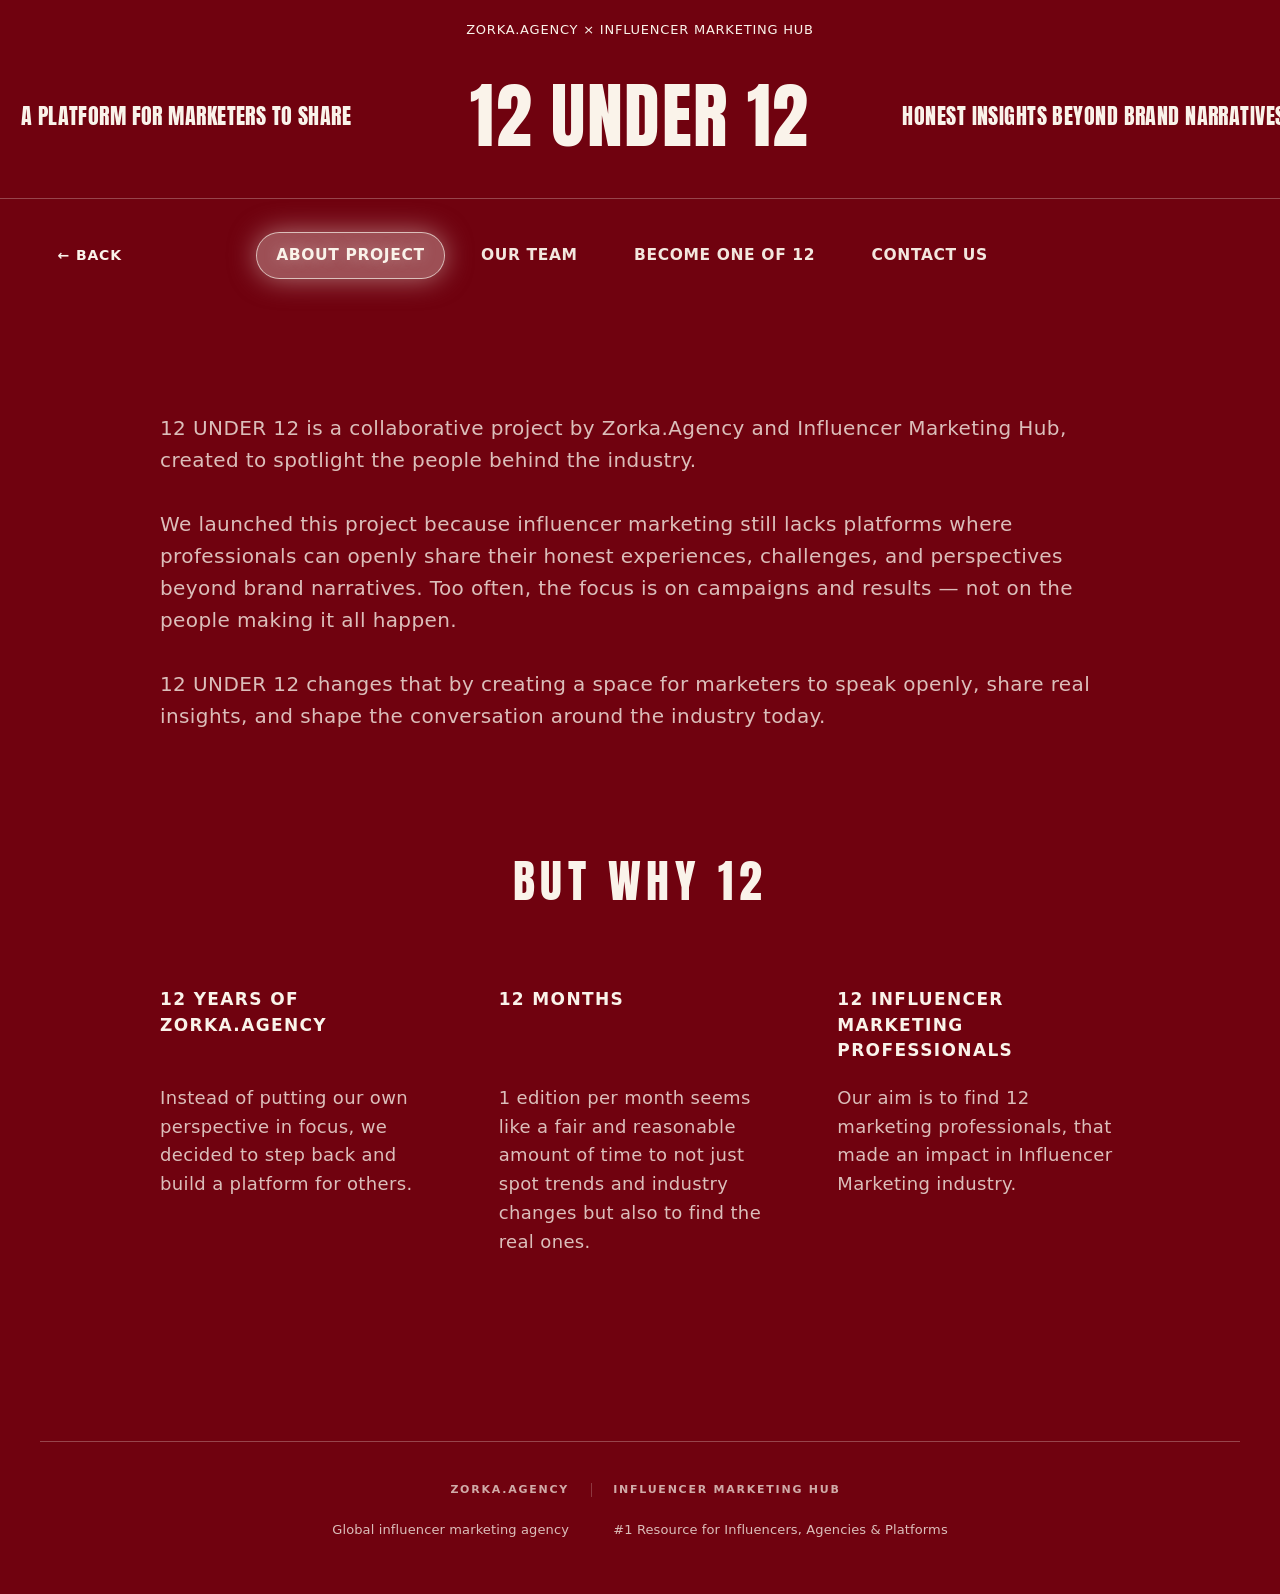
==== commit 3ef67246: "About, Contact, forms: spacing, remove duplicate Why 12, UI polish - About: drop about-blocks-root a" ====
--- a/about.html
+++ b/about.html
@@ -9,7 +9,7 @@
   <link rel="preconnect" href="https://fonts.googleapis.com">
   <link rel="preconnect" href="https://fonts.gstatic.com" crossorigin>
   <link href="https://fonts.googleapis.com/css2?family=Anton&family=Great+Vibes&display=swap" rel="stylesheet">
-  <link rel="stylesheet" href="css/style.css?v=cream-faf3ea-76">
+  <link rel="stylesheet" href="css/style.css?v=cream-faf3ea-85">
 </head>
 <body>
   <header class="site-header">
@@ -59,8 +59,6 @@
       </div>
     </div>
 
-    <div id="about-blocks-root" class="about-blocks-root"></div>
-
     <nav class="partner-links" aria-label="Project partners">
       <a class="partner-links__brand partner-links__brand--zorka" href="https://zorka.agency/" target="_blank" rel="noopener noreferrer">Zorka.Agency</a>
       <span class="partner-links__sep" aria-hidden="true"></span>
@@ -71,6 +69,6 @@
     </nav>
   </main>
 
-  <script src="js/app.js?v=data-v45"></script>
+  <script src="js/app.js?v=data-v47"></script>
 </body>
 </html>
--- a/css/style.css
+++ b/css/style.css
@@ -1717,7 +1717,7 @@
 
 /* —— About page (text / image / text) —— */
 .about-page {
-  padding: 2rem 0 2.5rem;
+  padding: clamp(2.2rem, 5.25vw, 4.15rem) 0 2.5rem;
 }
 
 /* Совпадает с .about-why-lines — левый край как у «12 YEARS OF ZORKA.AGENCY» */
@@ -1753,8 +1753,12 @@
   padding: 0 1.5rem;
 }
 
+.about-page > .about-why-band + .about-why-band {
+  padding-top: clamp(0.35rem, 1.25vw, 0.85rem);
+}
+
 .about-why-heading {
-  margin: clamp(3.5rem, 12vw, 6.5rem) auto clamp(3.25rem, 8vw, 5.25rem);
+  margin: clamp(2.5rem, 7vw, 5rem) auto clamp(3.25rem, 8vw, 5.25rem);
   padding: 0;
   max-width: min(720px, 100%);
   font-family: var(--font-display);
@@ -1788,7 +1792,7 @@
 /* Три столбца: ряд заголовков, затем ряд описаний (один уровень старта текста) */
 .about-why-lines {
   max-width: min(60rem, 100%);
-  margin: 0 auto clamp(5rem, 12vw, 8rem);
+  margin: 0 auto clamp(7.5rem, 17vw, 11.5rem);
   padding: 0;
   display: grid;
   grid-template-columns: 1fr;
@@ -1883,37 +1887,6 @@
   color: var(--white);
 }
 
-.about-blocks-root {
-  margin-top: 0;
-  padding-top: 0;
-}
-
-/* Линия после BUT WHY 12 — у первого блока в колонке (Why 12) */
-.about-blocks-root .why-twelve-section:first-child {
-  border-top: none;
-  padding-top: clamp(0.75rem, 2vw, 1.5rem);
-  margin-top: clamp(3rem, 7.5vw, 5.5rem);
-}
-
-.about-blocks-root .why-twelve-section {
-  margin-bottom: clamp(3rem, 7vw, 5.5rem);
-}
-
-/* About: текст на всю ширину колонки рядом с рядом полароидов, крупнее */
-.about-blocks-root .why-twelve-copy {
-  max-width: none;
-}
-
-.about-blocks-root .why-twelve-title {
-  font-size: clamp(1.65rem, 4.5vw, 2.35rem);
-  margin-bottom: clamp(1.25rem, 3vw, 1.75rem);
-}
-
-.about-blocks-root .why-twelve-p {
-  font-size: clamp(1.08rem, 2.2vw, 1.3rem);
-  line-height: 1.68;
-}
-
 .about-stack .block-img {
   width: 100%;
   aspect-ratio: 16 / 10;
@@ -2166,20 +2139,20 @@
   0%,
   33.333%,
   66.666% {
-    background-color: rgba(255, 255, 255, 0.96);
-    border-bottom-color: rgba(74, 24, 28, 0.42);
+    background-color: rgba(250, 243, 234, 0.96);
+    border-color: rgba(74, 24, 28, 0.28);
   }
 
   16.666%,
   50%,
   83.333% {
     background-color: rgba(215, 114, 126, 0.38);
-    border-bottom-color: rgba(215, 114, 126, 0.78);
+    border-color: rgba(215, 114, 126, 0.78);
   }
 
   100% {
-    background-color: transparent;
-    border-bottom-color: rgba(74, 24, 28, 0.42);
+    background-color: rgba(250, 243, 234, 0.95);
+    border-color: rgba(74, 24, 28, 0.28);
   }
 }
 
@@ -2281,6 +2254,12 @@
   z-index: 21;
 }
 
+/* Партнёры под формой — поверх выступающего contact-letter (у envelope z-index: 1) */
+.contact-page main > .partner-links {
+  position: relative;
+  z-index: 10;
+}
+
 .contact-page .page-title {
   position: relative;
   z-index: 5;
@@ -2365,32 +2344,69 @@
   flex: 0 0 auto;
 }
 
+/* Типографика и поля как на Become one (на креме — тёмные подписи и видимая рамка) */
 .contact-page .contact-form-envelope__panel .form-group label {
-  color: #4a181c;
-  font-style: normal;
-  font-weight: 400;
-  text-transform: none;
-  letter-spacing: 0.01em;
+  display: block;
+  font-size: 0.8125rem;
+  font-weight: 600;
+  text-transform: uppercase;
+  letter-spacing: 0.04em;
+  margin-bottom: 0.35rem;
+  color: rgba(74, 24, 28, 0.88);
 }
 
 .contact-page .contact-form-envelope__panel .form-group input,
 .contact-page .contact-form-envelope__panel .form-group textarea {
-  padding: 0.55rem 0;
-  border: none;
-  border-bottom: 1px solid rgba(74, 24, 28, 0.42);
-  background: transparent;
+  width: 100%;
+  padding: 0.75rem 1rem;
+  border: 1px solid rgba(74, 24, 28, 0.28);
+  font-family: inherit;
+  font-size: 1rem;
+  background-color: rgba(250, 243, 234, 0.95);
+  color: #1a1a1a;
   border-radius: 0;
-  font-style: normal;
+  box-sizing: border-box;
 }
 
 .contact-page .contact-form-envelope__panel .form-group textarea {
-  min-height: 120px;
+  min-height: 140px;
+  resize: vertical;
 }
 
 .contact-page .contact-form-envelope__panel .form-group input:focus,
 .contact-page .contact-form-envelope__panel .form-group textarea:focus {
   outline: none;
-  border-bottom-color: #4a181c;
+  border-color: rgba(74, 24, 28, 0.28);
+  box-shadow: none;
+}
+
+.contact-page .contact-form-envelope__panel .form-group input:focus-visible,
+.contact-page .contact-form-envelope__panel .form-group textarea:focus-visible {
+  outline: 2px solid var(--wine);
+  outline-offset: 2px;
+}
+
+.contact-page .contact-form-envelope__panel .form-group input:invalid,
+.contact-page .contact-form-envelope__panel .form-group textarea:invalid {
+  border-color: rgba(74, 24, 28, 0.28);
+  box-shadow: none;
+}
+
+.contact-page .contact-form-envelope__panel .form-group input:-moz-ui-invalid,
+.contact-page .contact-form-envelope__panel .form-group textarea:-moz-ui-invalid {
+  box-shadow: none;
+}
+
+.contact-page .contact-form-envelope__panel .form-group input:-webkit-autofill,
+.contact-page .contact-form-envelope__panel .form-group input:-webkit-autofill:hover,
+.contact-page .contact-form-envelope__panel .form-group input:-webkit-autofill:focus,
+.contact-page .contact-form-envelope__panel .form-group textarea:-webkit-autofill,
+.contact-page .contact-form-envelope__panel .form-group textarea:-webkit-autofill:hover,
+.contact-page .contact-form-envelope__panel .form-group textarea:-webkit-autofill:focus {
+  -webkit-text-fill-color: #1a1a1a;
+  caret-color: #1a1a1a;
+  box-shadow: 0 0 0 1000px rgba(250, 243, 234, 0.95) inset;
+  transition: background-color 99999s ease-out 0s;
 }
 
 .form-intro {
@@ -2498,22 +2514,28 @@
   color: var(--white);
 }
 
-/* Send — обводка + пудровая заливка от центра: Become one (винный фон) и Contact (кремовая панель) */
+/* Send — обводка + пудровая заливка от центра (Become one и Contact: одна логика) */
 .become-one-page .btn-submit,
 .contact-page .contact-form-envelope__panel .btn-submit {
   position: relative;
   z-index: 0;
   overflow: hidden;
   background: transparent;
-  color: var(--white);
   border: 1px solid rgba(250, 243, 234, 0.42);
   box-sizing: border-box;
-  transition: color 0.75s cubic-bezier(0.42, 0, 0.58, 1);
-}
-
+  transition:
+    color 0.75s cubic-bezier(0.42, 0, 0.58, 1),
+    border-color 0.75s cubic-bezier(0.42, 0, 0.58, 1);
+}
+
+.become-one-page .btn-submit {
+  color: var(--white);
+}
+
+/* На кремовой панели те же форма и hover, но дефолт читаемый (винный текст/обводка) */
 .contact-page .contact-form-envelope__panel .btn-submit {
   color: var(--wine);
-  border-color: rgba(95, 4, 13, 0.3);
+  border-color: rgba(95, 4, 13, 0.38);
 }
 
 .become-one-page .btn-submit .btn-submit__label,
@@ -2534,9 +2556,17 @@
   z-index: 0;
 }
 
-.become-one-page .btn-submit:hover,
+.contact-page .contact-form-envelope__panel .btn-submit::before {
+  background: var(--wine);
+}
+
+.become-one-page .btn-submit:hover {
+  color: var(--wine);
+  border-color: rgba(250, 243, 234, 0.5);
+}
+
 .contact-page .contact-form-envelope__panel .btn-submit:hover {
-  color: var(--wine);
+  color: var(--white);
   border-color: rgba(250, 243, 234, 0.5);
 }
 
@@ -2549,10 +2579,6 @@
 .contact-page .contact-form-envelope__panel .btn-submit:focus-visible {
   outline: 2px solid rgba(250, 243, 234, 0.75);
   outline-offset: 3px;
-}
-
-.contact-page .contact-form-envelope__panel .btn-submit:focus-visible {
-  outline-color: rgba(95, 4, 13, 0.45);
 }
 
 @media (prefers-reduced-motion: reduce) {
